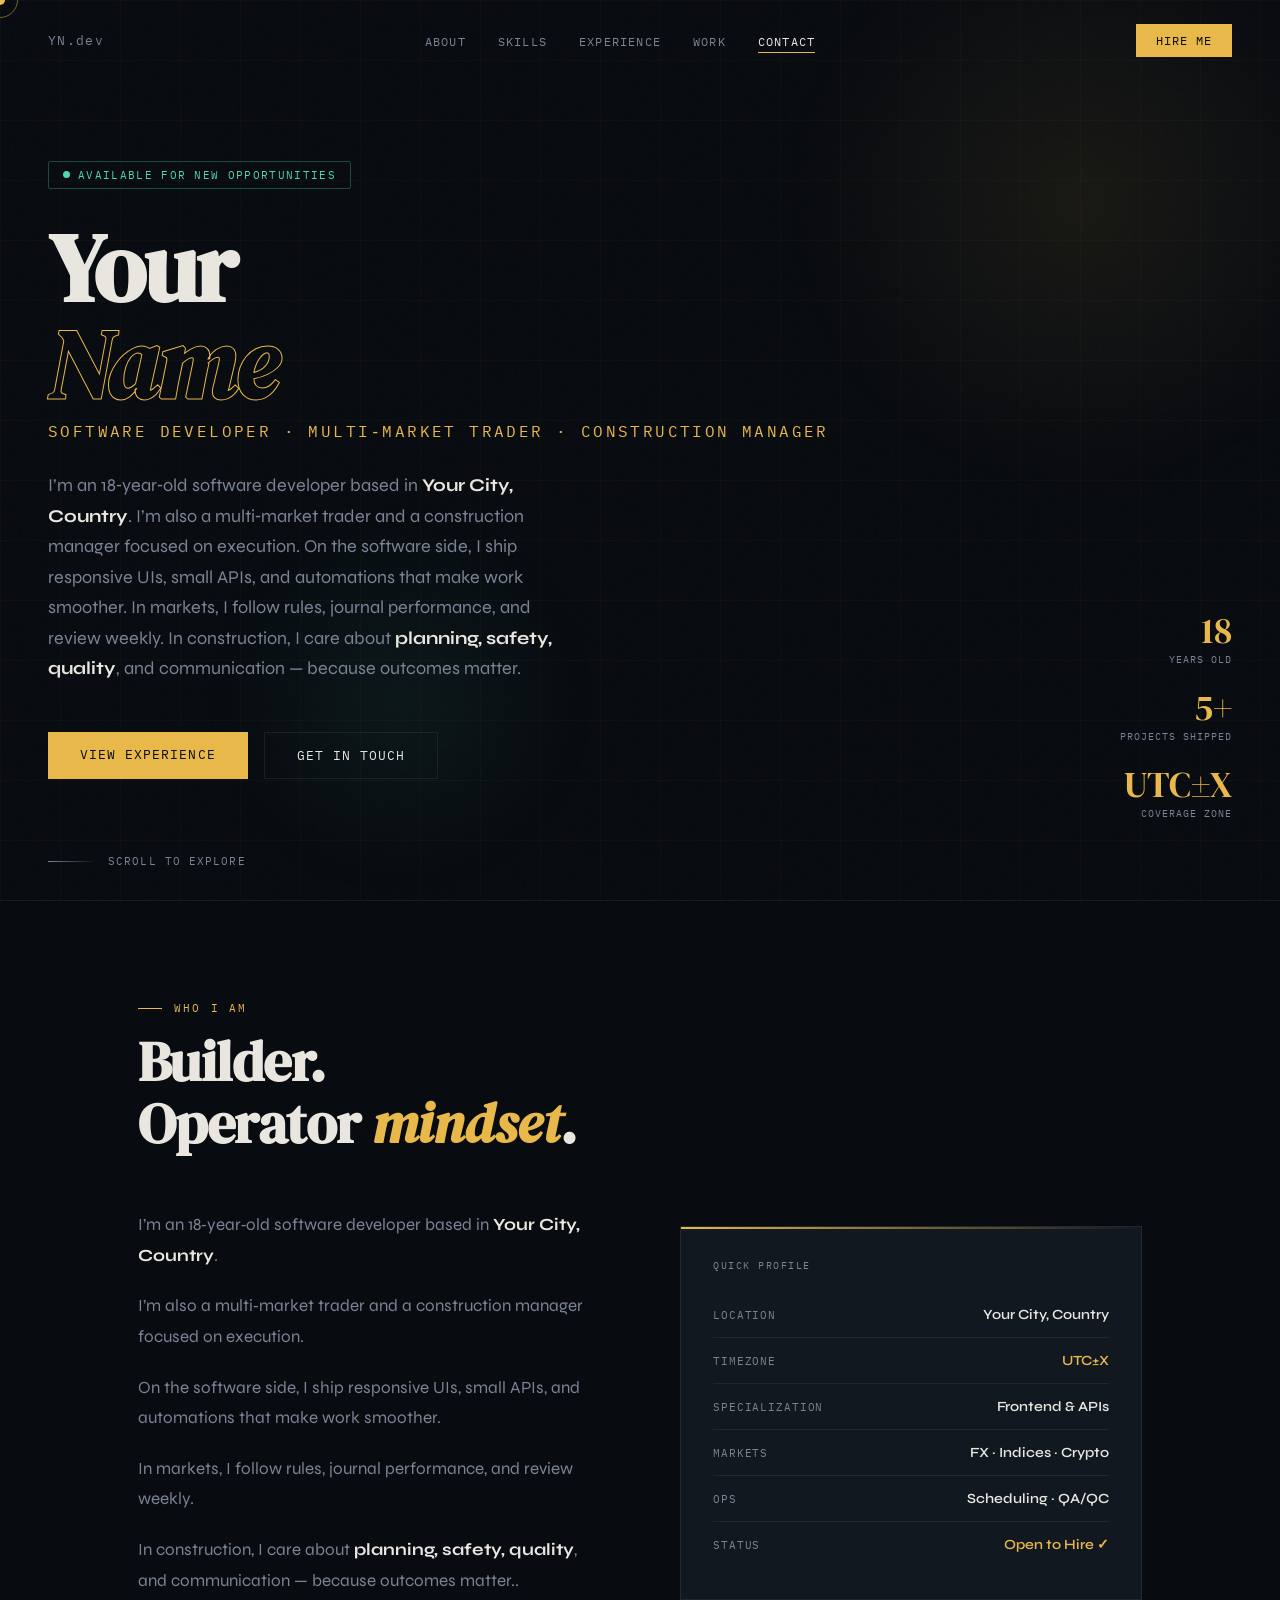
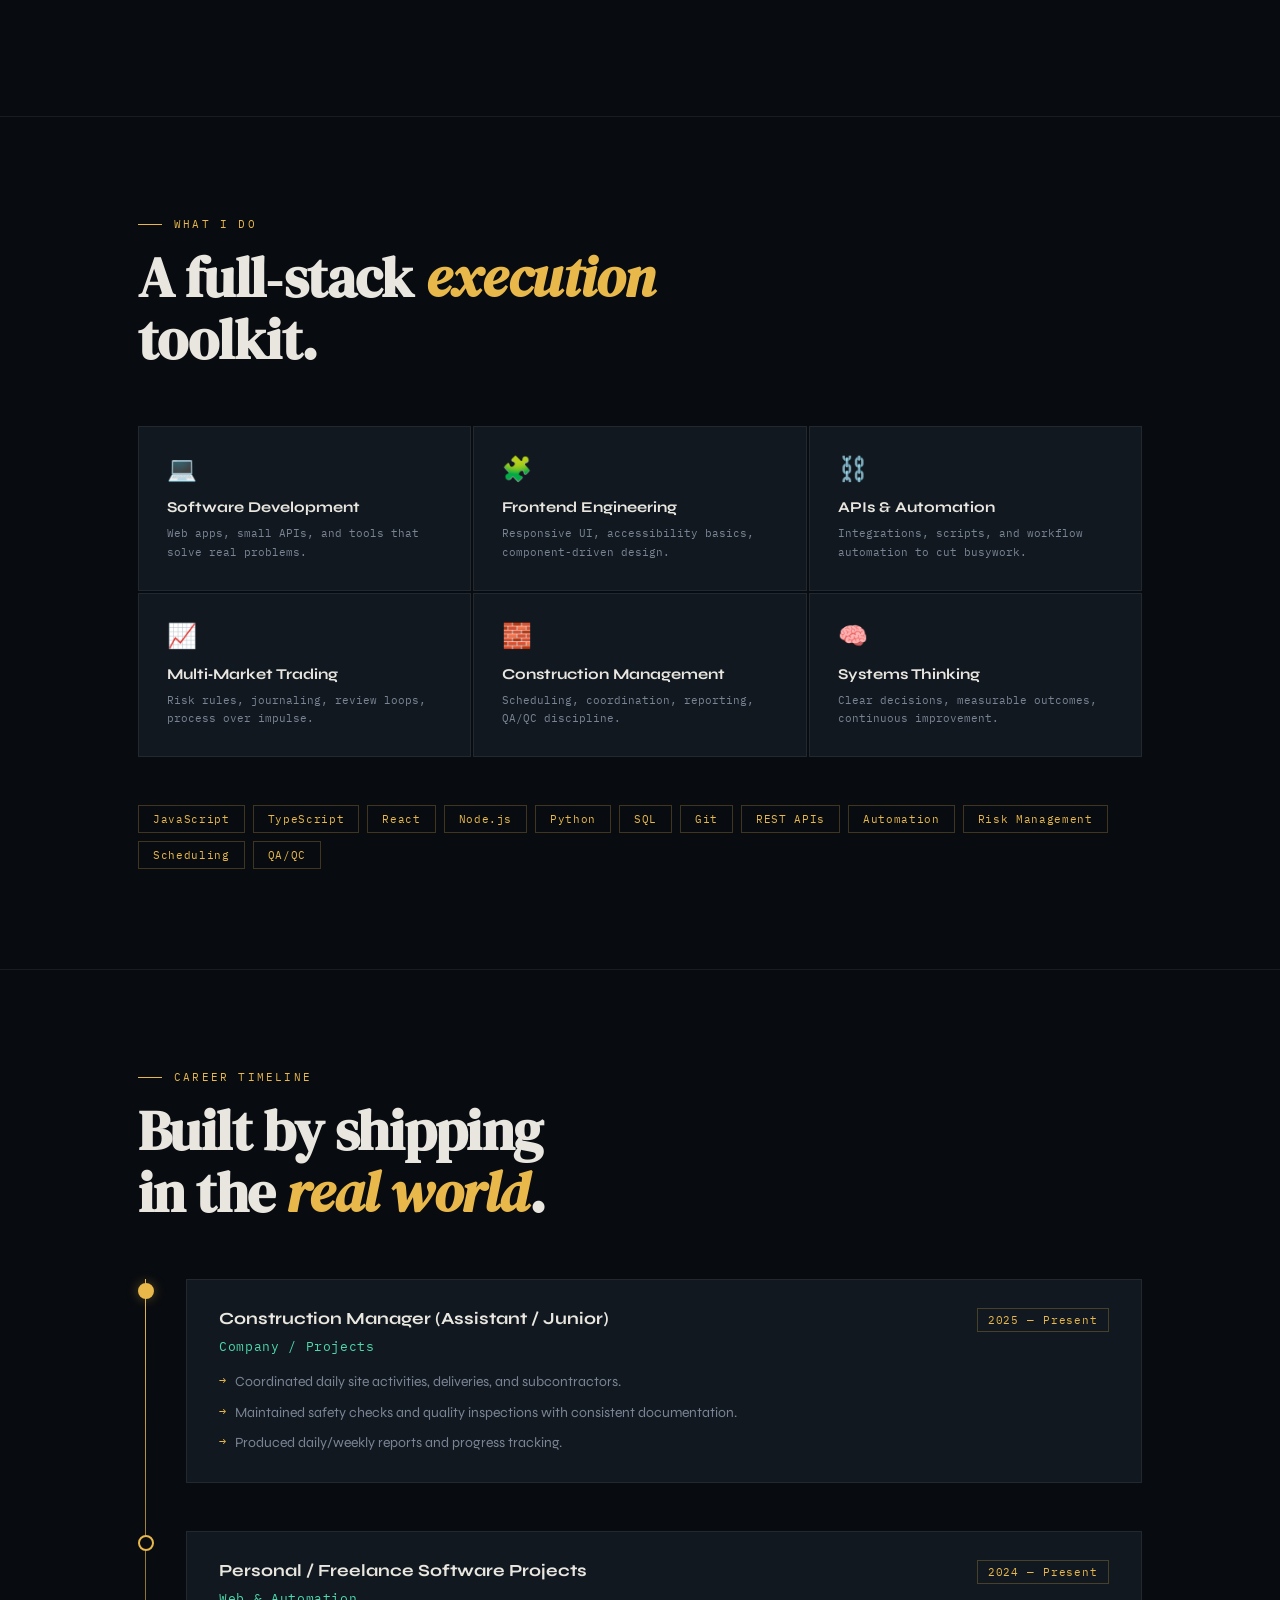
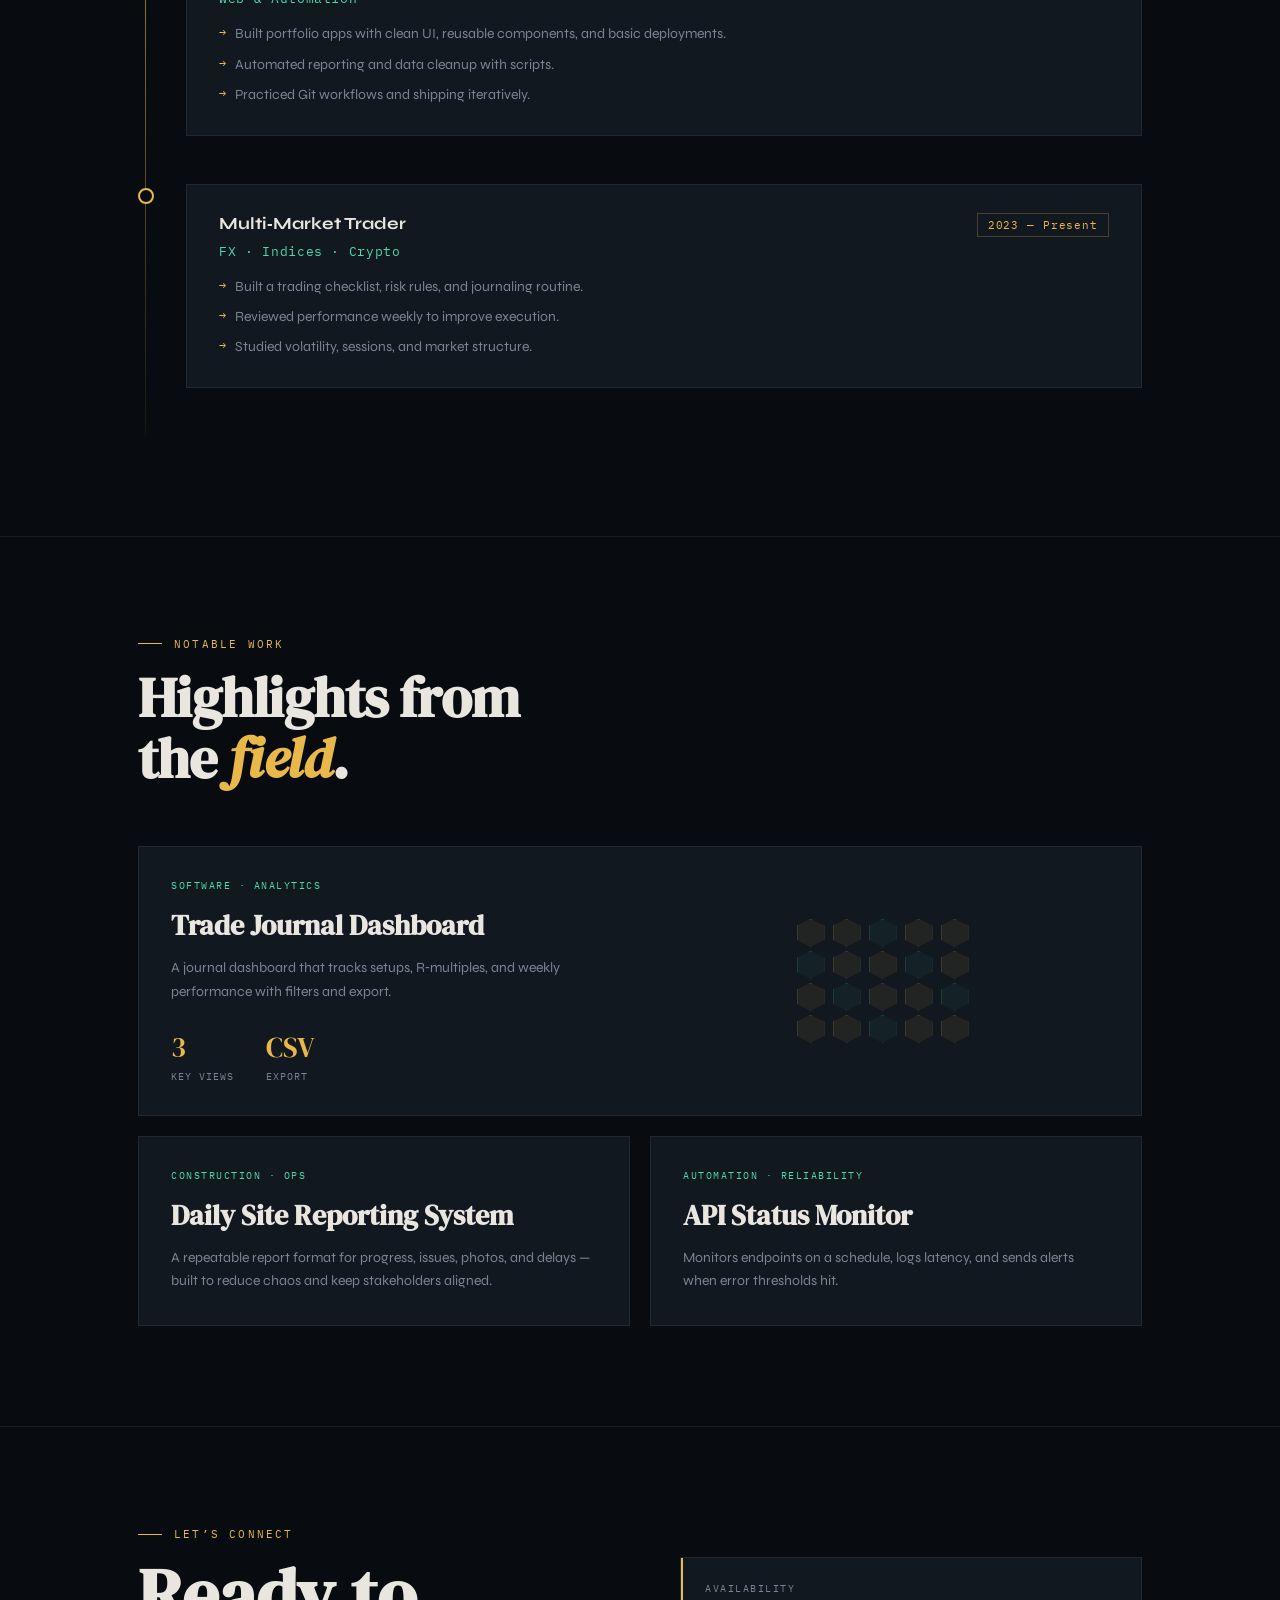
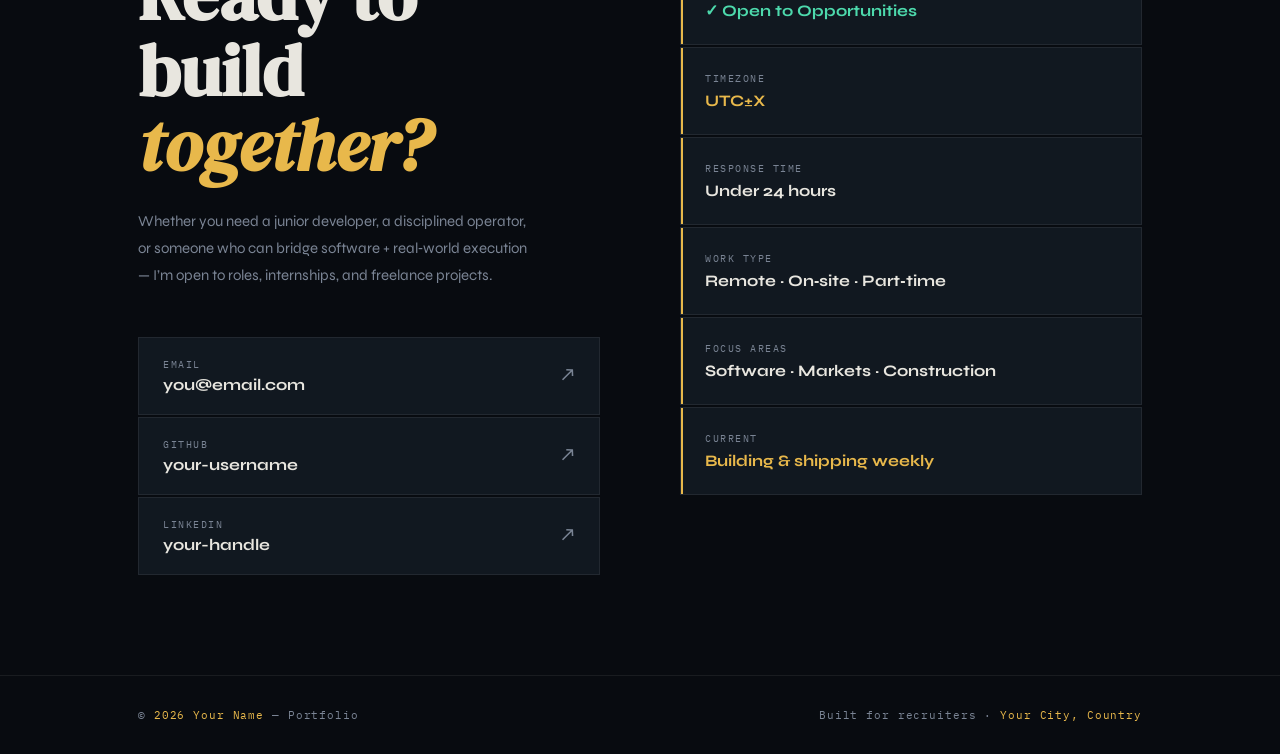
==== index.html @ 2af121a1 "feat: initialize portfolio website with data structures and responsive UI components" ====
<!doctype html>
<html lang="en">

<head>
  <meta charset="UTF-8" />
  <meta name="viewport" content="width=device-width, initial-scale=1.0" />
  <meta name="theme-color" content="#080b10" />
  <title>Your Name — Software • Trading • Construction</title>
  <link rel="preconnect" href="https://fonts.googleapis.com" />
  <link rel="preconnect" href="https://fonts.gstatic.com" crossorigin />
  <link
    href="https://fonts.googleapis.com/css2?family=DM+Serif+Display:ital@0;1&family=IBM+Plex+Mono:wght@300;400;500&family=Syne:wght@400;600;700;800&display=swap"
    rel="stylesheet" />
  <link rel="stylesheet" href="./styles.css" />
</head>

<body>
  <a class="sr-only skip-link" href="#about">Skip to content</a>
  <div class="cursor" id="cursor" aria-hidden="true"></div>
  <div class="cursor-ring" id="cursorRing" aria-hidden="true"></div>

  <nav>
    <a href="#hero" class="nav-logo"><span id="logo-main">YN</span><span id="logo-ext">.dev</span></a>
    <ul class="nav-links">
      <li><a href="#about">About</a></li>
      <li><a href="#skills">Skills</a></li>
      <li><a href="#experience">Experience</a></li>
      <li><a href="#work">Work</a></li>
      <li><a href="#contact">Contact</a></li>
    </ul>
    <div class="nav-right">
      <a href="mailto:you@email.com" class="nav-cta info-email">Hire Me</a>
      <button class="nav-toggle" type="button" aria-expanded="false" aria-controls="mobileNav">
        <span class="sr-only">Open menu</span>
        <span class="nav-toggle-bars" aria-hidden="true"></span>
      </button>
    </div>
  </nav>

  <div id="mobileNav" class="mobile-nav" hidden>
    <a href="#about" class="mobile-link">About</a>
    <a href="#skills" class="mobile-link">Skills</a>
    <a href="#experience" class="mobile-link">Experience</a>
    <a href="#work" class="mobile-link">Work</a>
    <a href="#contact" class="mobile-link">Contact</a>
    <a href="mailto:you@email.com" class="mobile-cta info-email">Hire Me</a>
  </div>

  <section id="hero">
    <div class="hero-glow"></div>
    <div class="hero-glow-2"></div>

    <div class="hero-inner">
      <div id="hero-badge" class="hero-badge">Available for New Opportunities</div>
      <h1 class="hero-name"><span id="hero-firstname">Your</span><br /><span id="hero-surname" class="highlight">Name</span></h1>
      <div id="hero-title" class="hero-title">Software Developer · Trader · Manager</div>
      <p id="hero-desc" class="hero-desc">Building systems and managing execution.</p>
      <div class="hero-actions">
        <a href="#experience" class="btn-primary">View Experience</a>
        <a href="#contact" class="btn-secondary">Get In Touch</a>
      </div>
    </div>

    <div class="hero-stats" aria-label="Highlights">
      <div class="stat-item">
        <div id="stat-age" class="stat-num">--</div>
        <div class="stat-label">Years Old</div>
      </div>
      <div class="stat-item">
        <div id="stat-projects" class="stat-num">--</div>
        <div class="stat-label">Projects Shipped</div>
      </div>
      <div class="stat-item">
        <div id="stat-timezone" class="stat-num">--</div>
        <div class="stat-label">Coverage Zone</div>
      </div>
    </div>

    <div class="scroll-hint" aria-hidden="true">
      <div class="scroll-line"></div>
      Scroll to explore
    </div>
  </section>

  <section id="about">
    <div class="section-inner">
      <div class="section-label">Who I Am</div>
      <h2 class="section-title">Builder.<br />Operator <em>mindset</em>.</h2>
      <div class="about-grid">
        <div id="about-text" class="about-text reveal">
          <!-- Dynamic Bio -->
        </div>

        <div class="about-card reveal">
          <div class="about-card-label">Quick Profile</div>
          <div class="info-row">
            <span class="info-key">Location</span>
            <span class="info-val info-location">--</span>
          </div>
          <div class="info-row">
            <span class="info-key">Timezone</span>
            <span class="info-val accent info-timezone">--</span>
          </div>
          <div class="info-row">
            <span class="info-key">Specialization</span>
            <span class="info-val info-specialization">--</span>
          </div>
          <div class="info-row">
            <span class="info-key">Markets</span>
            <span class="info-val info-markets">--</span>
          </div>
          <div class="info-row">
            <span class="info-key">Ops</span>
            <span class="info-val info-ops">--</span>
          </div>
          <div class="info-row">
            <span class="info-key">Status</span>
            <span class="info-val accent" id="info-status">Open to Hire ✓</span>
          </div>
        </div>
      </div>
    </div>
  </section>

  <section id="skills">
    <div class="section-inner">
      <div class="section-label">What I Do</div>
      <h2 class="section-title">A full‑stack <em>execution</em><br />toolkit.</h2>

      <div id="skills-grid" class="skills-grid reveal">
        <!-- Dynamic Skills -->
      </div>

      <div id="tags-row" class="tags-row reveal" aria-label="Keywords">
        <!-- Dynamic Tags -->
      </div>
    </div>
  </section>

  <section id="experience">
    <div class="section-inner">
      <div class="section-label">Career Timeline</div>
      <h2 class="section-title">Built by shipping<br />in the <em>real world</em>.</h2>

      <div id="timeline" class="timeline">
        <!-- Dynamic Timeline -->
      </div>
    </div>
  </section>

  <section id="work">
    <div class="section-inner">
      <div class="section-label">Notable Work</div>
      <h2 class="section-title">Highlights from<br />the <em>field</em>.</h2>

      <div id="work-grid" class="work-grid">
        <!-- Dynamic Work -->
      </div>
    </div>
  </section>

  <section id="contact">
    <div class="contact-inner">
      <div class="section-label">Let’s Connect</div>
      <div class="contact-grid">
        <div class="contact-left reveal">
          <h2 class="contact-heading">Ready to<br />build <em>together?</em></h2>
          <p class="contact-subtext">Whether you need a junior developer, a disciplined operator, or someone who can bridge software + real‑world execution — I’m open to roles, internships, and freelance projects.</p>

          <div class="contact-links">
            <a href="mailto:you@email.com" class="contact-link info-email">
              <div class="contact-link-info">
                <div class="contact-link-platform">Email</div>
                <div id="contact-email" class="contact-link-handle">you@email.com</div>
              </div>
              <span class="contact-link-arrow" aria-hidden="true">↗</span>
            </a>
            <a id="contact-github-link" href="#" target="_blank" rel="noreferrer" class="contact-link">
              <div class="contact-link-info">
                <div class="contact-link-platform">GitHub</div>
                <div id="contact-github" class="contact-link-handle">your-username</div>
              </div>
              <span class="contact-link-arrow" aria-hidden="true">↗</span>
            </a>
            <a id="contact-linkedin-link" href="#" target="_blank" rel="noreferrer" class="contact-link">
              <div class="contact-link-info">
                <div class="contact-link-platform">LinkedIn</div>
                <div id="contact-linkedin" class="contact-link-handle">your-handle</div>
              </div>
              <span class="contact-link-arrow" aria-hidden="true">↗</span>
            </a>
          </div>
        </div>

        <div class="contact-right reveal">
          <div class="contact-fact">
            <div class="contact-fact-label">Availability</div>
            <div class="contact-fact-value green" id="contact-hire-status">✓ Open to Opportunities</div>
          </div>
          <div class="contact-fact">
            <div class="contact-fact-label">Timezone</div>
            <div class="contact-fact-value gold info-timezone">--</div>
          </div>
          <div class="contact-fact">
            <div class="contact-fact-label">Response Time</div>
            <div class="contact-fact-value">Under 24 hours</div>
          </div>
          <div class="contact-fact">
            <div class="contact-fact-label">Work Type</div>
            <div class="contact-fact-value">Remote · On‑site · Part‑time</div>
          </div>
          <div class="contact-fact">
            <div class="contact-fact-label">Focus Areas</div>
            <div class="contact-fact-value">Software · Markets · Construction</div>
          </div>
          <div class="contact-fact">
            <div class="contact-fact-label">Current</div>
            <div class="contact-fact-value gold">Building & shipping weekly</div>
          </div>
        </div>
      </div>
    </div>
  </section>

  <footer>
    <div class="footer-inner">
      <span class="footer-text">© <span id="year"></span> <span class="info-name-footer">Your Name</span> — Portfolio</span>
      <span class="footer-text">Built for recruiters · <span class="info-location-footer">Your City</span></span>
    </div>
  </footer>

  <script src="./data.js"></script>
  <script src="./script.js"></script>
</body>

</html>
---- styles.css ----
:root {
  --bg: #080b10;
  --surface: #0d1117;
  --card: #111820;
  --border: rgba(255, 255, 255, 0.07);
  --gold: #e8b84b;
  --gold-dim: rgba(232, 184, 75, 0.15);
  --gold-glow: rgba(232, 184, 75, 0.35);
  --text: #e8e6df;
  --muted: #7a8494;
  --accent: #4dd9ac;
  --accent-dim: rgba(77, 217, 172, 0.12);
}

*,
*::before,
*::after {
  box-sizing: border-box;
  margin: 0;
  padding: 0;
}

html {
  scroll-behavior: smooth;
}

body {
  background: var(--bg);
  color: var(--text);
  font-family: "Syne", sans-serif;
  overflow-x: hidden;
  cursor: auto;
}

/* Custom cursor */
.cursor {
  position: fixed;
  width: 10px;
  height: 10px;
  background: var(--gold);
  border-radius: 50%;
  pointer-events: none;
  z-index: 9999;
  transform: translate(-50%, -50%);
  transition: transform 0.1s, width 0.2s, height 0.2s, background 0.2s;
  mix-blend-mode: screen;
}
.cursor-ring {
  position: fixed;
  width: 36px;
  height: 36px;
  border: 1.5px solid rgba(232, 184, 75, 0.5);
  border-radius: 50%;
  pointer-events: none;
  z-index: 9998;
  transform: translate(-50%, -50%);
  transition: transform 0.18s ease, width 0.25s, height 0.25s, border-color 0.25s;
}
body:hover .cursor {
  opacity: 1;
}

.sr-only{
  position:absolute !important;
  width:1px;
  height:1px;
  padding:0;
  margin:-1px;
  overflow:hidden;
  clip: rect(0, 0, 0, 0);
  white-space:nowrap;
  border:0;
}
.skip-link:focus{
  clip: auto;
  width:auto;
  height:auto;
  margin:0;
  padding: 10px 14px;
  position: fixed;
  z-index: 1000;
  left: 16px;
  top: 16px;
  background: var(--card);
  border: 1px solid rgba(232, 184, 75, 0.35);
  color: var(--text);
  text-decoration:none;
}

/* Noise texture overlay */
body::before {
  content: "";
  position: fixed;
  inset: 0;
  background-image: url("data:image/svg+xml,%3Csvg viewBox='0 0 256 256' xmlns='http://www.w3.org/2000/svg'%3E%3Cfilter id='noise'%3E%3CfeTurbulence type='fractalNoise' baseFrequency='0.9' numOctaves='4' stitchTiles='stitch'/%3E%3C/filter%3E%3Crect width='100%25' height='100%25' filter='url(%23noise)' opacity='0.04'/%3E%3C/svg%3E");
  pointer-events: none;
  z-index: 0;
  opacity: 0.4;
}

/* Grid background lines */
body::after {
  content: "";
  position: fixed;
  inset: 0;
  background-image: linear-gradient(rgba(232, 184, 75, 0.03) 1px, transparent 1px),
    linear-gradient(90deg, rgba(232, 184, 75, 0.03) 1px, transparent 1px);
  background-size: 60px 60px;
  pointer-events: none;
  z-index: 0;
}

/* NAV */
nav {
  position: fixed;
  top: 0;
  left: 0;
  right: 0;
  z-index: 100;
  display: flex;
  justify-content: space-between;
  align-items: center;
  padding: 24px 48px;
  border-bottom: 1px solid transparent;
  background: transparent;
  transition: padding 0.4s cubic-bezier(0.4, 0, 0.2, 1), 
              background 0.4s cubic-bezier(0.4, 0, 0.2, 1), 
              border-color 0.4s cubic-bezier(0.4, 0, 0.2, 1);
}

nav.is-scrolled {
  padding: 16px 48px;
  border-bottom-color: var(--border);
  background: rgba(8, 11, 16, 0.85);
  backdrop-filter: blur(20px);
}
.nav-right{
  display:flex;
  align-items:center;
  gap: 14px;
}
.nav-toggle{
  display:none;
  background: transparent;
  border: 1px solid var(--border);
  width: 44px;
  height: 40px;
  cursor: pointer;
  place-items:center;
}
.nav-toggle:focus-visible{
  outline: 2px solid var(--gold);
  outline-offset: 3px;
}
.nav-toggle-bars{
  width: 18px;
  height: 2px;
  background: var(--text);
  position: relative;
  display:block;
  transition: background 0.2s;
}
.nav-toggle-bars::before,
.nav-toggle-bars::after{
  content:"";
  position:absolute;
  left: 0;
  width: 18px;
  height: 2px;
  background: var(--text);
  transition: transform 0.3s cubic-bezier(0.4, 0, 0.2, 1);
}
.nav-toggle-bars::before{ top: -6px; }
.nav-toggle-bars::after{ top: 6px; }

.nav-toggle[aria-expanded="true"] .nav-toggle-bars {
  background: transparent;
}
.nav-toggle[aria-expanded="true"] .nav-toggle-bars::before {
  transform: translateY(6px) rotate(45deg);
}
.nav-toggle[aria-expanded="true"] .nav-toggle-bars::after {
  transform: translateY(-6px) rotate(-45deg);
}

.mobile-nav{
  display: none;
  position: fixed;
  left: 0;
  right: 0;
  top: var(--nav-h, 69px);
  z-index: 99;
  background: rgba(8, 11, 16, 0.92);
  border-bottom: 1px solid var(--border);
  backdrop-filter: blur(20px);
  padding: 14px 20px 20px;
  gap: 10px;
  transform-origin: top;
  animation: mobileDrop .18s ease both;
}
.mobile-nav:not([hidden]) {
  display: grid;
}
@media (min-width: 769px) {
  .mobile-nav {
    display: none !important;
  }
}
@keyframes mobileDrop{
  from { opacity: 0; transform: translateY(-8px); }
  to { opacity: 1; transform: translateY(0); }
}

/* Removed active state color since it's now handled by underline in nav-links a */
.mobile-link{
  font-family: "IBM Plex Mono", monospace;
  font-size: 12px;
  color: var(--muted);
  letter-spacing: 0.08em;
  text-transform: uppercase;
  text-decoration: none;
  padding: 12px 12px;
  border: 1px solid var(--border);
  background: rgba(17, 24, 32, 0.65);
}
.mobile-link:hover{
  color: var(--gold);
  border-color: rgba(232, 184, 75, 0.25);
}
.mobile-cta{
  font-family: "IBM Plex Mono", monospace;
  font-size: 12px;
  color: var(--bg);
  background: var(--gold);
  padding: 12px 12px;
  text-decoration:none;
  text-transform: uppercase;
  letter-spacing: 0.08em;
}
.mobile-cta:hover{
  background: #f5c94e;
  box-shadow: 0 0 20px var(--gold-glow);
}

/* Focus styles */
a:focus-visible{
  outline: 2px solid var(--gold);
  outline-offset: 3px;
}
.nav-logo {
  font-family: "IBM Plex Mono", monospace;
  font-size: 13px;
  color: var(--gold);
  letter-spacing: 0.1em;
  text-decoration: none;
}
.nav-logo span {
  color: var(--muted);
}
.nav-links {
  display: flex;
  gap: 32px;
  list-style: none;
}
.nav-links a {
  font-family: "IBM Plex Mono", monospace;
  font-size: 12px;
  color: var(--muted);
  text-decoration: none;
  letter-spacing: 0.1em;
  text-transform: uppercase;
  transition: color 0.3s ease;
  position: relative;
  padding: 4px 0;
}
.nav-links a:hover {
  color: var(--gold);
}
.nav-links a::after {
  content: "";
  position: absolute;
  bottom: 0;
  left: 0;
  width: 100%;
  height: 1px;
  background: var(--gold);
  transform: scaleX(0);
  transform-origin: right;
  transition: transform 0.4s cubic-bezier(0.4, 0, 0.2, 1);
}
.nav-links a.is-active {
  color: var(--text);
}
.nav-links a.is-active::after {
  transform: scaleX(1);
  transform-origin: left;
}
.nav-cta {
  font-family: "IBM Plex Mono", monospace;
  font-size: 12px;
  color: var(--bg);
  background: var(--gold);
  border: none;
  padding: 9px 20px;
  cursor: pointer;
  letter-spacing: 0.08em;
  text-transform: uppercase;
  text-decoration: none;
  transition: background 0.2s, box-shadow 0.2s;
}
.nav-cta:hover {
  background: #f5c94e;
  box-shadow: 0 0 20px var(--gold-glow);
}

/* HERO */
#hero {
  position: relative;
  min-height: 100vh;
  display: flex;
  align-items: center;
  padding: 120px 48px 80px;
  z-index: 1;
  overflow: hidden;
}
.hero-glow {
  position: absolute;
  width: 600px;
  height: 600px;
  background: radial-gradient(circle, rgba(232, 184, 75, 0.08) 0%, transparent 70%);
  top: -100px;
  right: -100px;
  pointer-events: none;
  animation: pulse 6s ease-in-out infinite;
}
.hero-glow-2 {
  position: absolute;
  width: 400px;
  height: 400px;
  background: radial-gradient(circle, rgba(77, 217, 172, 0.06) 0%, transparent 70%);
  bottom: 0;
  left: 200px;
  pointer-events: none;
  animation: pulse 8s ease-in-out infinite reverse;
}
@keyframes pulse {
  0%,
  100% {
    transform: scale(1);
    opacity: 1;
  }
  50% {
    transform: scale(1.1);
    opacity: 0.7;
  }
}

.hero-inner {
  max-width: 900px;
}

.hero-badge {
  display: inline-flex;
  align-items: center;
  gap: 8px;
  font-family: "IBM Plex Mono", monospace;
  font-size: 11px;
  color: var(--accent);
  border: 1px solid rgba(77, 217, 172, 0.3);
  padding: 6px 14px;
  border-radius: 2px;
  margin-bottom: 32px;
  letter-spacing: 0.12em;
  text-transform: uppercase;
  animation: fadeUp 0.6s ease both;
}
.hero-badge::before {
  content: "";
  width: 7px;
  height: 7px;
  background: var(--accent);
  border-radius: 50%;
  animation: blink 1.5s ease infinite;
}
@keyframes blink {
  0%,
  100% {
    opacity: 1;
  }
  50% {
    opacity: 0.3;
  }
}

.hero-name {
  font-family: "DM Serif Display", serif;
  font-size: clamp(52px, 8vw, 96px);
  line-height: 1;
  letter-spacing: -0.02em;
  margin-bottom: 8px;
  animation: fadeUp 0.6s 0.1s ease both;
}
.hero-name .highlight {
  color: transparent;
  -webkit-text-stroke: 1px var(--gold);
  font-style: italic;
}

.hero-title {
  font-family: "IBM Plex Mono", monospace;
  font-size: 16px;
  color: var(--gold);
  letter-spacing: 0.15em;
  text-transform: uppercase;
  margin-bottom: 28px;
  animation: fadeUp 0.6s 0.2s ease both;
}

.hero-desc {
  font-size: 18px;
  color: var(--muted);
  max-width: 520px;
  line-height: 1.7;
  margin-bottom: 48px;
  animation: fadeUp 0.6s 0.3s ease both;
}
.hero-desc strong {
  color: var(--text);
}

.hero-actions {
  display: flex;
  gap: 16px;
  flex-wrap: wrap;
  animation: fadeUp 0.6s 0.4s ease both;
}
.btn-primary {
  display: inline-block;
  font-family: "IBM Plex Mono", monospace;
  font-size: 13px;
  color: var(--bg);
  background: var(--gold);
  padding: 14px 32px;
  text-decoration: none;
  letter-spacing: 0.08em;
  text-transform: uppercase;
  transition: box-shadow 0.2s, transform 0.2s;
}
.btn-primary:hover {
  box-shadow: 0 0 30px var(--gold-glow);
  transform: translateY(-2px);
}

.btn-secondary {
  display: inline-block;
  font-family: "IBM Plex Mono", monospace;
  font-size: 13px;
  color: var(--text);
  background: transparent;
  border: 1px solid var(--border);
  padding: 14px 32px;
  text-decoration: none;
  letter-spacing: 0.08em;
  text-transform: uppercase;
  transition: border-color 0.2s, color 0.2s;
}
.btn-secondary:hover {
  border-color: var(--gold);
  color: var(--gold);
}

.hero-stats {
  position: absolute;
  right: 48px;
  bottom: 80px;
  display: flex;
  flex-direction: column;
  gap: 24px;
  animation: fadeUp 0.6s 0.5s ease both;
}
.stat-item {
  text-align: right;
}
.stat-num {
  font-family: "DM Serif Display", serif;
  font-size: 36px;
  color: var(--gold);
  line-height: 1;
}
.stat-label {
  font-family: "IBM Plex Mono", monospace;
  font-size: 10px;
  color: var(--muted);
  letter-spacing: 0.1em;
  text-transform: uppercase;
  margin-top: 4px;
}

.scroll-hint {
  position: absolute;
  bottom: 32px;
  left: 48px;
  display: flex;
  align-items: center;
  gap: 12px;
  font-family: "IBM Plex Mono", monospace;
  font-size: 11px;
  color: var(--muted);
  letter-spacing: 0.1em;
  text-transform: uppercase;
  animation: fadeUp 0.6s 0.6s ease both;
}
.scroll-line {
  width: 48px;
  height: 1px;
  background: linear-gradient(90deg, var(--muted), transparent);
}

@keyframes fadeUp {
  from {
    opacity: 0;
    transform: translateY(24px);
  }
  to {
    opacity: 1;
    transform: translateY(0);
  }
}

/* SECTION SHARED */
section {
  position: relative;
  z-index: 1;
}
.section-inner {
  max-width: 1100px;
  margin: 0 auto;
  padding: 100px 48px;
}

.section-label {
  font-family: "IBM Plex Mono", monospace;
  font-size: 11px;
  color: var(--gold);
  letter-spacing: 0.2em;
  text-transform: uppercase;
  margin-bottom: 16px;
  display: flex;
  align-items: center;
  gap: 12px;
}
.section-label::before {
  content: "";
  display: block;
  width: 24px;
  height: 1px;
  background: var(--gold);
}

.section-title {
  font-family: "DM Serif Display", serif;
  font-size: clamp(36px, 5vw, 56px);
  line-height: 1.1;
  margin-bottom: 56px;
  letter-spacing: -0.01em;
}
.section-title em {
  color: var(--gold);
  font-style: italic;
}

/* ABOUT */
#about {
  border-top: 1px solid var(--border);
}
.about-grid {
  display: grid;
  grid-template-columns: 1fr 1fr;
  gap: 80px;
  align-items: center;
}
.about-text p {
  font-size: 17px;
  color: var(--muted);
  line-height: 1.8;
  margin-bottom: 20px;
}
.about-text p strong {
  color: var(--text);
}

.about-card {
  background: var(--card);
  border: 1px solid var(--border);
  padding: 32px;
  position: relative;
  overflow: hidden;
}
.about-card::before {
  content: "";
  position: absolute;
  top: 0;
  left: 0;
  right: 0;
  height: 2px;
  background: linear-gradient(90deg, var(--gold), transparent);
}
.about-card-label {
  font-family: "IBM Plex Mono", monospace;
  font-size: 10px;
  color: var(--muted);
  letter-spacing: 0.15em;
  text-transform: uppercase;
  margin-bottom: 20px;
}
.info-row {
  display: flex;
  justify-content: space-between;
  align-items: center;
  padding: 14px 0;
  border-bottom: 1px solid var(--border);
}
.info-row:last-child {
  border-bottom: none;
}
.info-key {
  font-family: "IBM Plex Mono", monospace;
  font-size: 11px;
  color: var(--muted);
  letter-spacing: 0.08em;
  text-transform: uppercase;
}
.info-val {
  font-family: "Syne", sans-serif;
  font-size: 14px;
  color: var(--text);
  font-weight: 600;
}
.info-val.accent {
  color: var(--gold);
}

/* SKILLS */
#skills {
  border-top: 1px solid var(--border);
}

.skills-grid {
  display: grid;
  grid-template-columns: repeat(3, 1fr);
  gap: 2px;
}
.skill-block {
  background: var(--card);
  border: 1px solid var(--border);
  padding: 28px;
  transition: background 0.2s, border-color 0.2s;
  position: relative;
  overflow: hidden;
}
.skill-block:hover {
  background: #161e28;
  border-color: rgba(232, 184, 75, 0.3);
}
.skill-block:hover::before {
  content: "";
  position: absolute;
  inset: 0;
  background: linear-gradient(135deg, var(--gold-dim), transparent);
  pointer-events: none;
}
.skill-icon {
  font-size: 24px;
  margin-bottom: 14px;
}
.skill-name {
  font-size: 15px;
  font-weight: 700;
  margin-bottom: 8px;
  color: var(--text);
}
.skill-desc {
  font-family: "IBM Plex Mono", monospace;
  font-size: 11px;
  color: var(--muted);
  line-height: 1.7;
}

.tags-row {
  display: flex;
  flex-wrap: wrap;
  gap: 8px;
  margin-top: 48px;
}
.tag {
  font-family: "IBM Plex Mono", monospace;
  font-size: 11px;
  color: var(--gold);
  border: 1px solid rgba(232, 184, 75, 0.25);
  padding: 6px 14px;
  letter-spacing: 0.06em;
  transition: background 0.2s;
}
.tag:hover {
  background: var(--gold-dim);
}

/* EXPERIENCE */
#experience {
  border-top: 1px solid var(--border);
}

.timeline {
  position: relative;
  display: flex;
  flex-direction: column;
  gap: 0;
}
.timeline::before {
  content: "";
  position: absolute;
  left: 0;
  top: 0;
  bottom: 0;
  width: 1px;
  background: linear-gradient(180deg, var(--gold), rgba(232, 184, 75, 0.05));
  margin-left: 7px;
}

.timeline-item {
  display: grid;
  grid-template-columns: 16px 1fr;
  gap: 32px;
  padding-bottom: 48px;
  opacity: 0;
  transform: translateY(20px);
  transition: opacity 0.5s ease, transform 0.5s ease;
}
.timeline-item.visible {
  opacity: 1;
  transform: translateY(0);
}

.timeline-dot {
  width: 16px;
  height: 16px;
  border: 2px solid var(--gold);
  background: var(--bg);
  border-radius: 50%;
  margin-top: 4px;
  flex-shrink: 0;
  position: relative;
}
.timeline-dot.current {
  background: var(--gold);
  box-shadow: 0 0 12px var(--gold-glow);
}

.timeline-content {
  background: var(--card);
  border: 1px solid var(--border);
  padding: 28px 32px;
  transition: border-color 0.2s;
}
.timeline-content:hover {
  border-color: rgba(232, 184, 75, 0.25);
}

.timeline-header {
  display: flex;
  justify-content: space-between;
  align-items: flex-start;
  margin-bottom: 6px;
  gap: 16px;
  flex-wrap: wrap;
}
.timeline-role {
  font-size: 17px;
  font-weight: 700;
  color: var(--text);
}
.timeline-period {
  font-family: "IBM Plex Mono", monospace;
  font-size: 11px;
  color: var(--gold);
  letter-spacing: 0.08em;
  white-space: nowrap;
  padding: 4px 10px;
  border: 1px solid rgba(232, 184, 75, 0.25);
}
.timeline-company {
  font-family: "IBM Plex Mono", monospace;
  font-size: 13px;
  color: var(--accent);
  margin-bottom: 16px;
  letter-spacing: 0.05em;
}
.timeline-points {
  list-style: none;
  display: flex;
  flex-direction: column;
  gap: 8px;
}
.timeline-points li {
  font-size: 14px;
  color: var(--muted);
  padding-left: 16px;
  position: relative;
  line-height: 1.6;
}
.timeline-points li::before {
  content: "→";
  position: absolute;
  left: 0;
  color: var(--gold);
  font-family: "IBM Plex Mono", monospace;
  font-size: 12px;
}

/* WORK */
#work {
  border-top: 1px solid var(--border);
}

.work-grid {
  display: grid;
  grid-template-columns: 1fr 1fr;
  gap: 20px;
}
.work-card {
  background: var(--card);
  border: 1px solid var(--border);
  padding: 32px;
  position: relative;
  overflow: hidden;
  transition: border-color 0.2s, transform 0.2s;
  cursor: default;
}
.work-card:hover {
  border-color: rgba(232, 184, 75, 0.35);
  transform: translateY(-4px);
}
.work-card::after {
  content: "";
  position: absolute;
  inset: 0;
  background: linear-gradient(135deg, transparent 60%, var(--gold-dim));
  opacity: 0;
  transition: opacity 0.3s;
  pointer-events: none;
}
.work-card:hover::after {
  opacity: 1;
}
.work-card.featured {
  grid-column: span 2;
  display: grid;
  grid-template-columns: 1fr 1fr;
  gap: 40px;
  align-items: center;
}
.work-card-tag {
  font-family: "IBM Plex Mono", monospace;
  font-size: 10px;
  color: var(--accent);
  letter-spacing: 0.15em;
  text-transform: uppercase;
  margin-bottom: 14px;
}
.work-card-title {
  font-family: "DM Serif Display", serif;
  font-size: 28px;
  margin-bottom: 12px;
  color: var(--text);
}
.work-card-desc {
  font-size: 14px;
  color: var(--muted);
  line-height: 1.7;
}
.work-metrics {
  display: flex;
  gap: 32px;
  margin-top: 24px;
  flex-wrap: wrap;
}
.metric {
  display: flex;
  flex-direction: column;
  gap: 4px;
}
.metric-num {
  font-family: "DM Serif Display", serif;
  font-size: 28px;
  color: var(--gold);
}
.metric-label {
  font-family: "IBM Plex Mono", monospace;
  font-size: 10px;
  color: var(--muted);
  letter-spacing: 0.1em;
  text-transform: uppercase;
}
.work-visual {
  display: flex;
  align-items: center;
  justify-content: center;
  min-height: 180px;
}
.hex-grid {
  display: grid;
  grid-template-columns: repeat(5, 32px);
  gap: 4px;
  opacity: 0.5;
}
.hex {
  width: 28px;
  height: 28px;
  background: var(--gold-dim);
  border: 1px solid rgba(232, 184, 75, 0.3);
  clip-path: polygon(50% 0%, 100% 25%, 100% 75%, 50% 100%, 0% 75%, 0% 25%);
  animation: hexPulse 3s ease infinite;
}
.hex:nth-child(3n) {
  animation-delay: 0.5s;
  background: rgba(77, 217, 172, 0.1);
  border-color: rgba(77, 217, 172, 0.3);
}
.hex:nth-child(5n) {
  animation-delay: 1s;
}
@keyframes hexPulse {
  0%,
  100% {
    opacity: 0.4;
  }
  50% {
    opacity: 1;
  }
}

/* CONTACT */
#contact {
  border-top: 1px solid var(--border);
}
.contact-inner {
  max-width: 1100px;
  margin: 0 auto;
  padding: 100px 48px;
}
.contact-grid {
  display: grid;
  grid-template-columns: 1fr 1fr;
  gap: 80px;
  align-items: start;
}
.contact-heading {
  font-family: "DM Serif Display", serif;
  font-size: clamp(40px, 6vw, 72px);
  line-height: 1.05;
  margin-bottom: 24px;
}
.contact-heading em {
  color: var(--gold);
  font-style: italic;
}
.contact-subtext {
  font-size: 15px;
  color: var(--muted);
  line-height: 1.8;
  max-width: 400px;
}

.contact-links {
  display: flex;
  flex-direction: column;
  gap: 2px;
  margin-top: 48px;
}
.contact-link {
  display: flex;
  justify-content: space-between;
  align-items: center;
  padding: 20px 24px;
  background: var(--card);
  border: 1px solid var(--border);
  text-decoration: none;
  transition: border-color 0.2s, background 0.2s;
}
.contact-link:hover {
  border-color: rgba(232, 184, 75, 0.35);
  background: #161e28;
}
.contact-link-platform {
  font-family: "IBM Plex Mono", monospace;
  font-size: 10px;
  color: var(--muted);
  letter-spacing: 0.15em;
  text-transform: uppercase;
  margin-bottom: 4px;
}
.contact-link-handle {
  font-size: 16px;
  font-weight: 700;
  color: var(--text);
}
.contact-link:hover .contact-link-handle {
  color: var(--gold);
}
.contact-link-arrow {
  font-size: 20px;
  color: var(--muted);
  transition: transform 0.2s, color 0.2s;
}
.contact-link:hover .contact-link-arrow {
  transform: translate(4px, -4px);
  color: var(--gold);
}

.contact-right {
  display: flex;
  flex-direction: column;
  gap: 2px;
}
.contact-fact {
  background: var(--card);
  border: 1px solid var(--border);
  padding: 24px;
  position: relative;
}
.contact-fact::before {
  content: "";
  position: absolute;
  left: 0;
  top: 0;
  bottom: 0;
  width: 2px;
  background: var(--gold);
}
.contact-fact-label {
  font-family: "IBM Plex Mono", monospace;
  font-size: 10px;
  color: var(--muted);
  letter-spacing: 0.15em;
  text-transform: uppercase;
  margin-bottom: 6px;
}
.contact-fact-value {
  font-size: 16px;
  font-weight: 700;
  color: var(--text);
}
.contact-fact-value.gold {
  color: var(--gold);
}
.contact-fact-value.green {
  color: var(--accent);
}

/* FOOTER */
footer {
  border-top: 1px solid var(--border);
  position: relative;
  z-index: 1;
}
.footer-inner {
  max-width: 1100px;
  margin: 0 auto;
  padding: 32px 48px;
  display: flex;
  justify-content: space-between;
  align-items: center;
  flex-wrap: wrap;
  gap: 16px;
}
.footer-text {
  font-family: "IBM Plex Mono", monospace;
  font-size: 11px;
  color: var(--muted);
  letter-spacing: 0.08em;
}
.footer-text span {
  color: var(--gold);
}

/* REVEAL on scroll */
.reveal {
  opacity: 0;
  transform: translateY(30px);
  transition: opacity 0.6s ease, transform 0.6s ease;
}
.reveal.visible {
  opacity: 1;
  transform: translateY(0);
}

/* MOBILE */
@media (max-width: 768px) {
  nav {
    padding: 16px 20px;
  }
  .nav-links,
  .nav-cta {
    display: none;
  }
  .nav-toggle{
    display:grid;
  }
  #hero {
    padding: 100px 20px 60px;
  }
  .hero-stats {
    display: none;
  }
  .section-inner {
    padding: 60px 20px;
  }
  .about-grid,
  .skills-grid,
  .work-grid,
  .contact-grid {
    grid-template-columns: 1fr;
    gap: 24px;
  }
  .work-card.featured {
    grid-column: span 1;
    grid-template-columns: 1fr;
  }
  .timeline::before {
    left: 7px;
  }
  .contact-inner {
    padding: 60px 20px;
  }
  .footer-inner {
    padding: 24px 20px;
  }
}

/* Accessibility fallbacks */
@media (prefers-reduced-motion: reduce) {
  html {
    scroll-behavior: auto;
  }
  .hero-glow,
  .hero-glow-2,
  .hex {
    animation: none !important;
  }
  .reveal,
  .timeline-item {
    transition: none !important;
  }
}

body.cursor-disabled {
  cursor: auto;
}
body.cursor-disabled .cursor,
body.cursor-disabled .cursor-ring {
  display: none;
}

body.cursor-enabled{
  cursor: none;
}
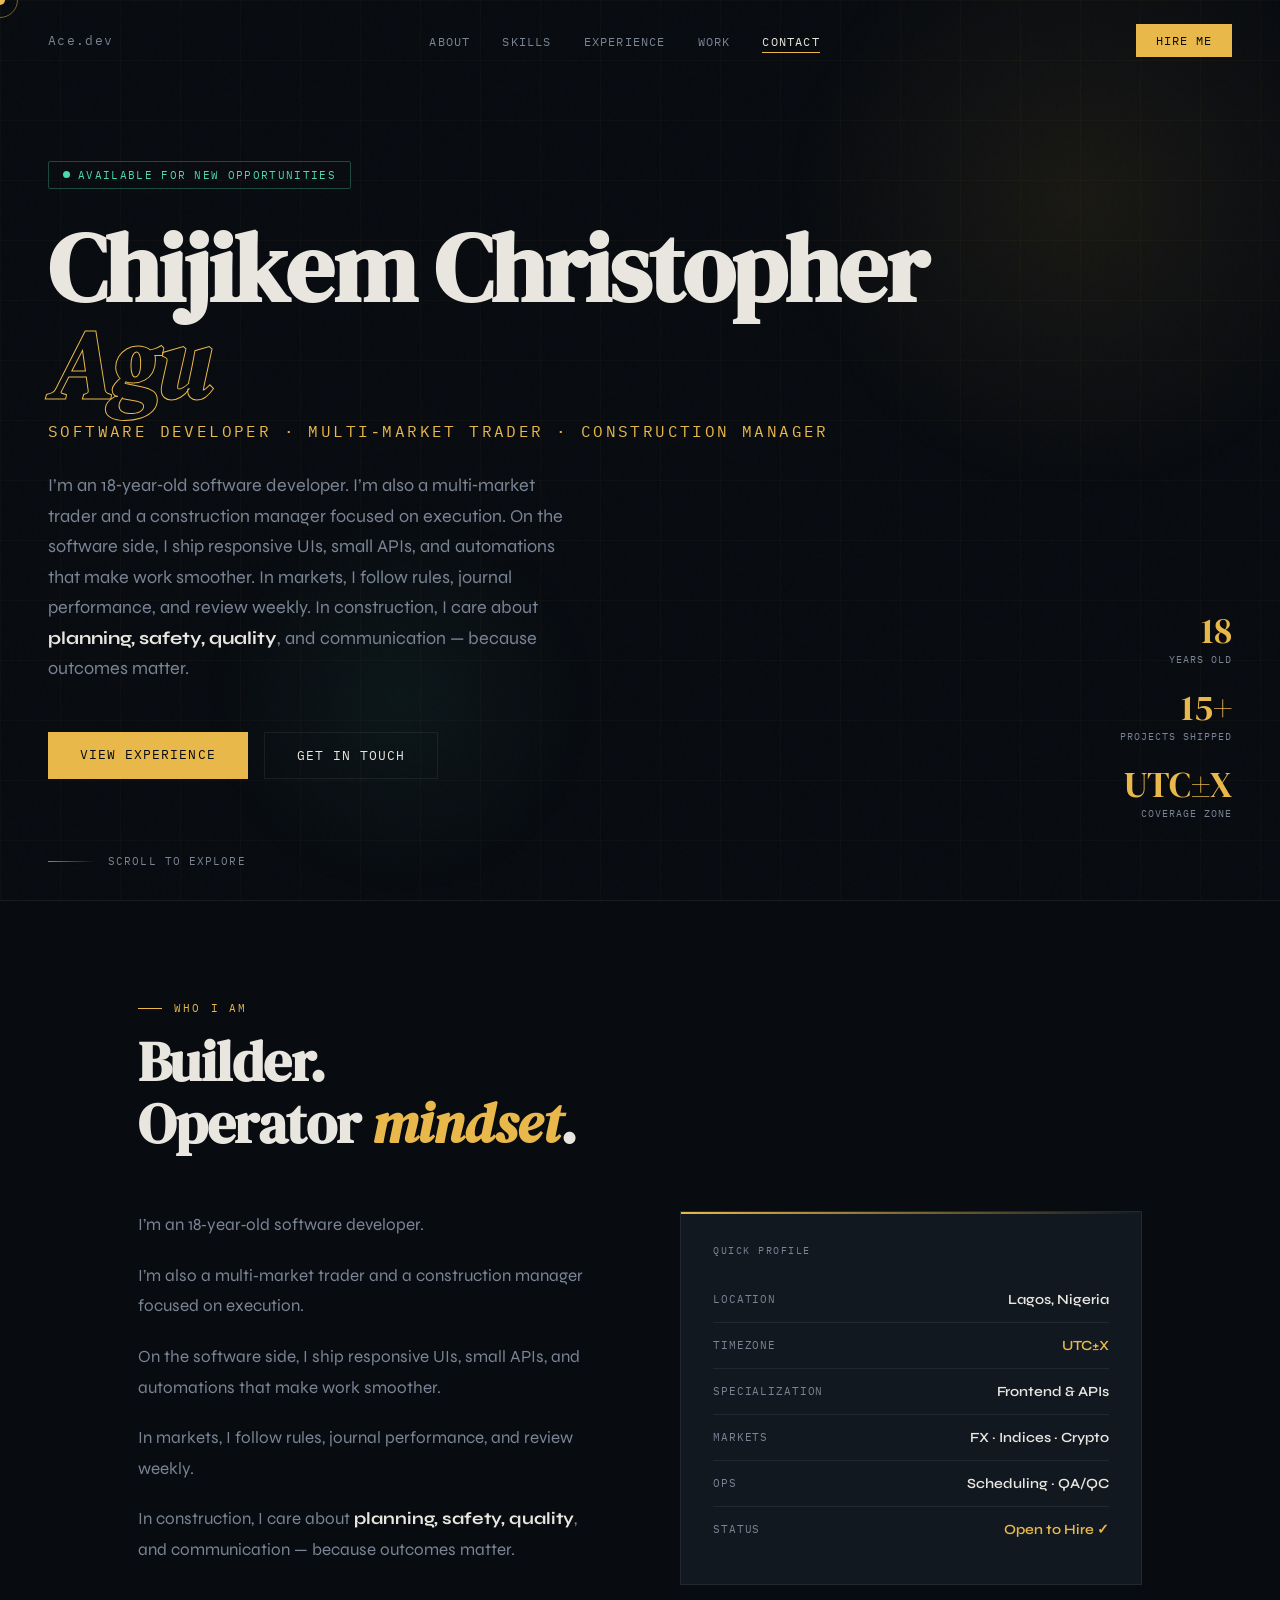
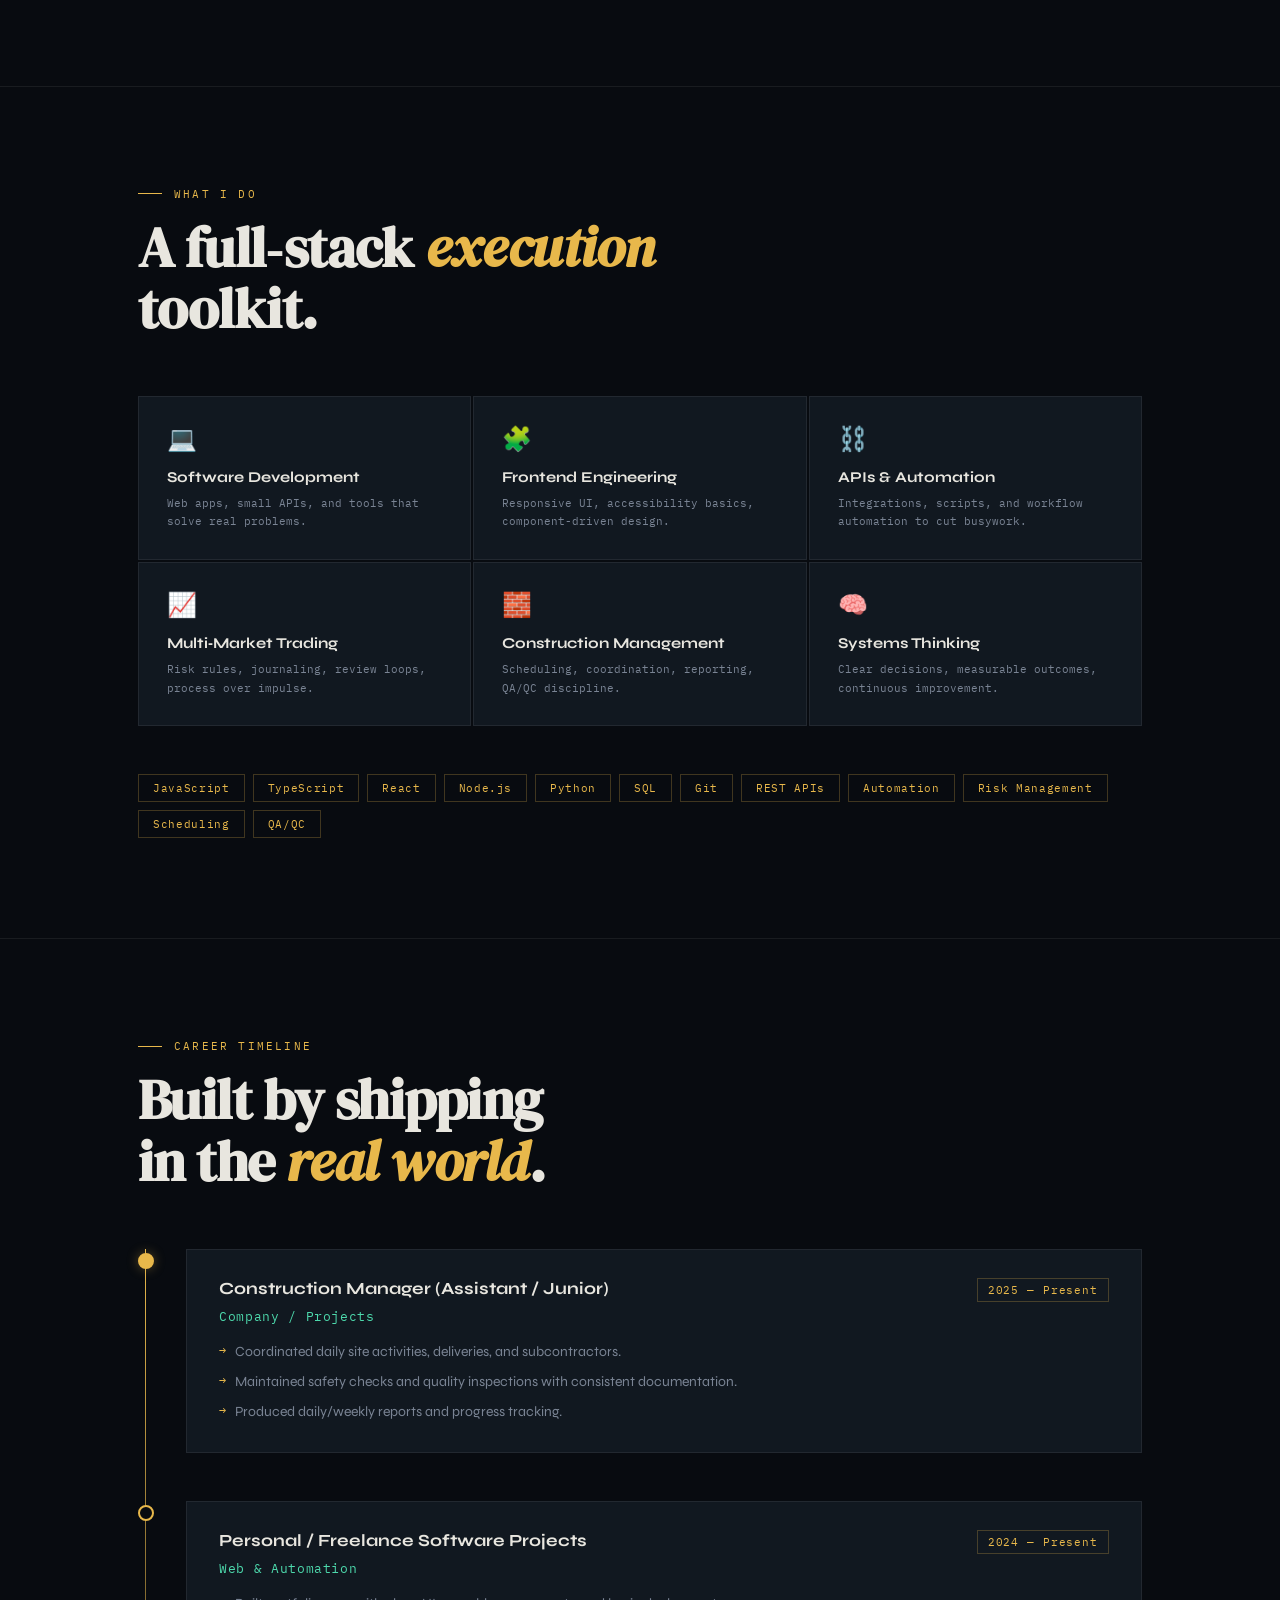
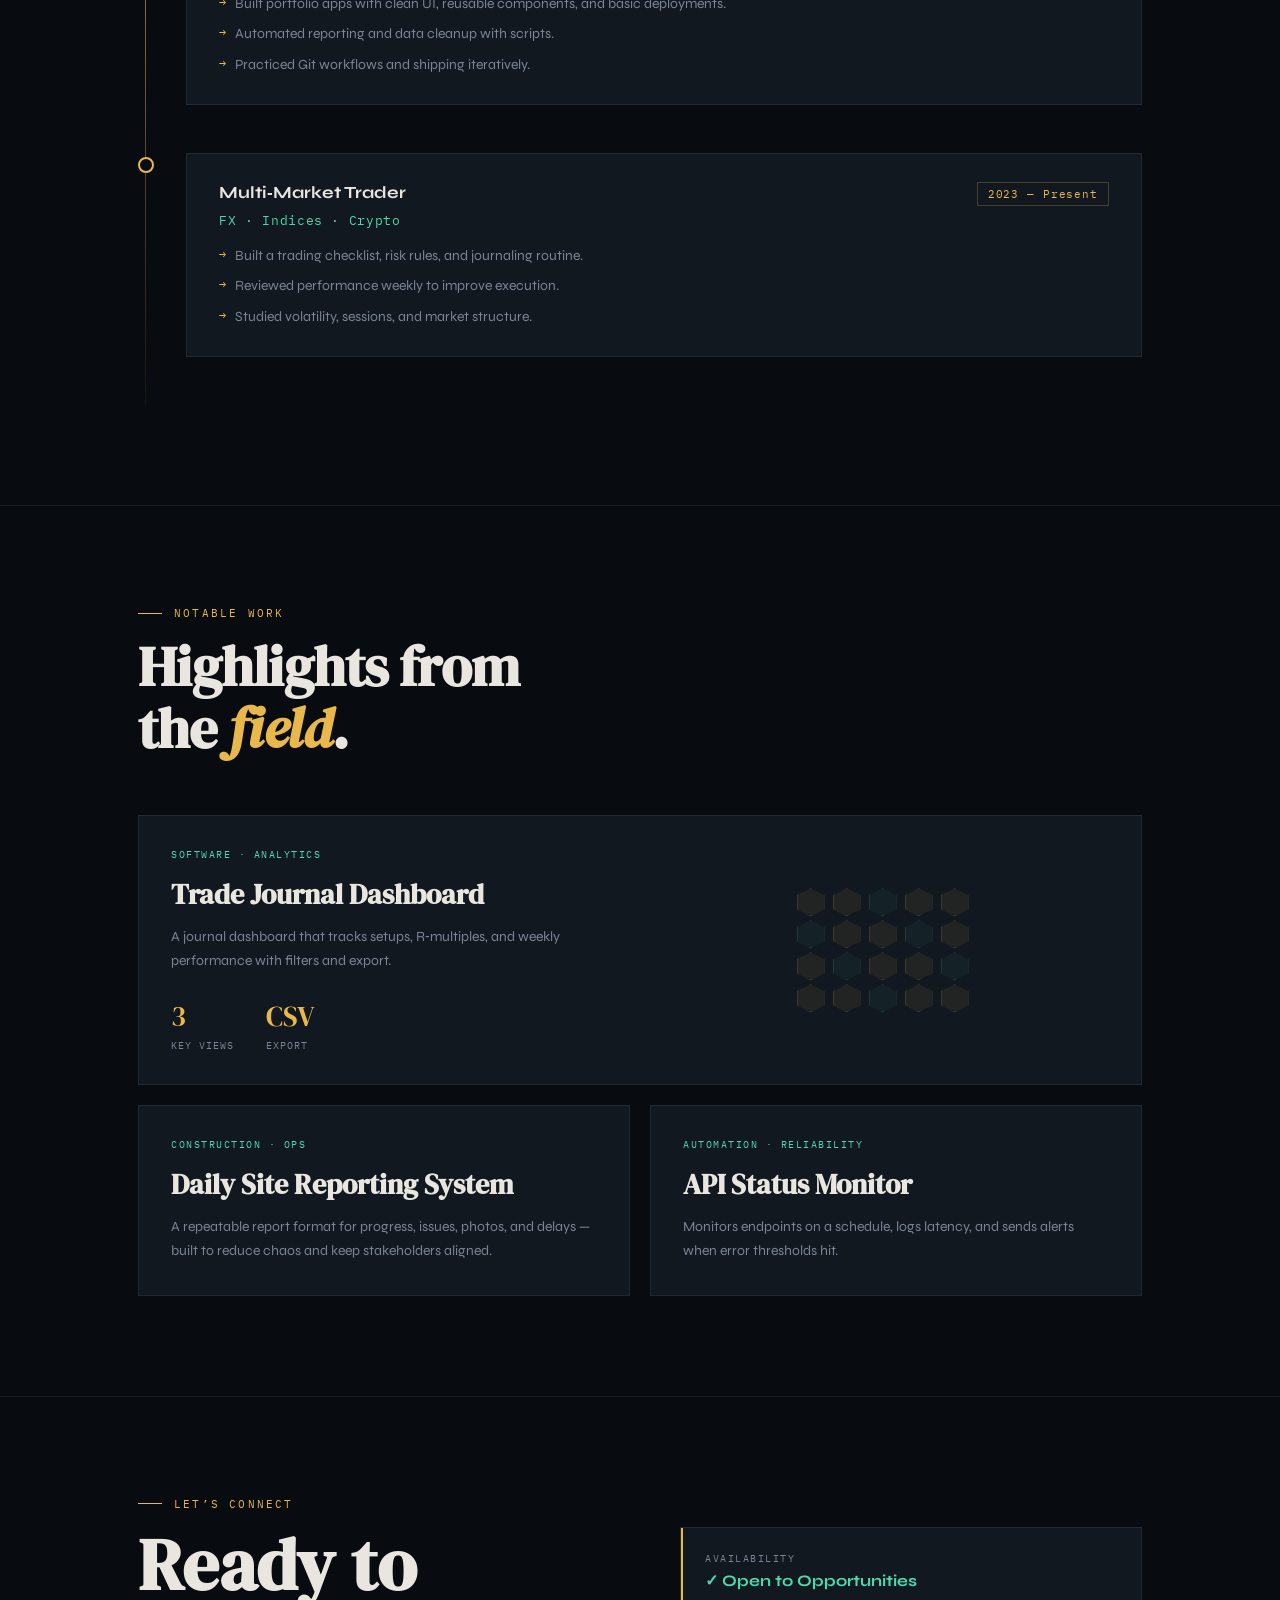
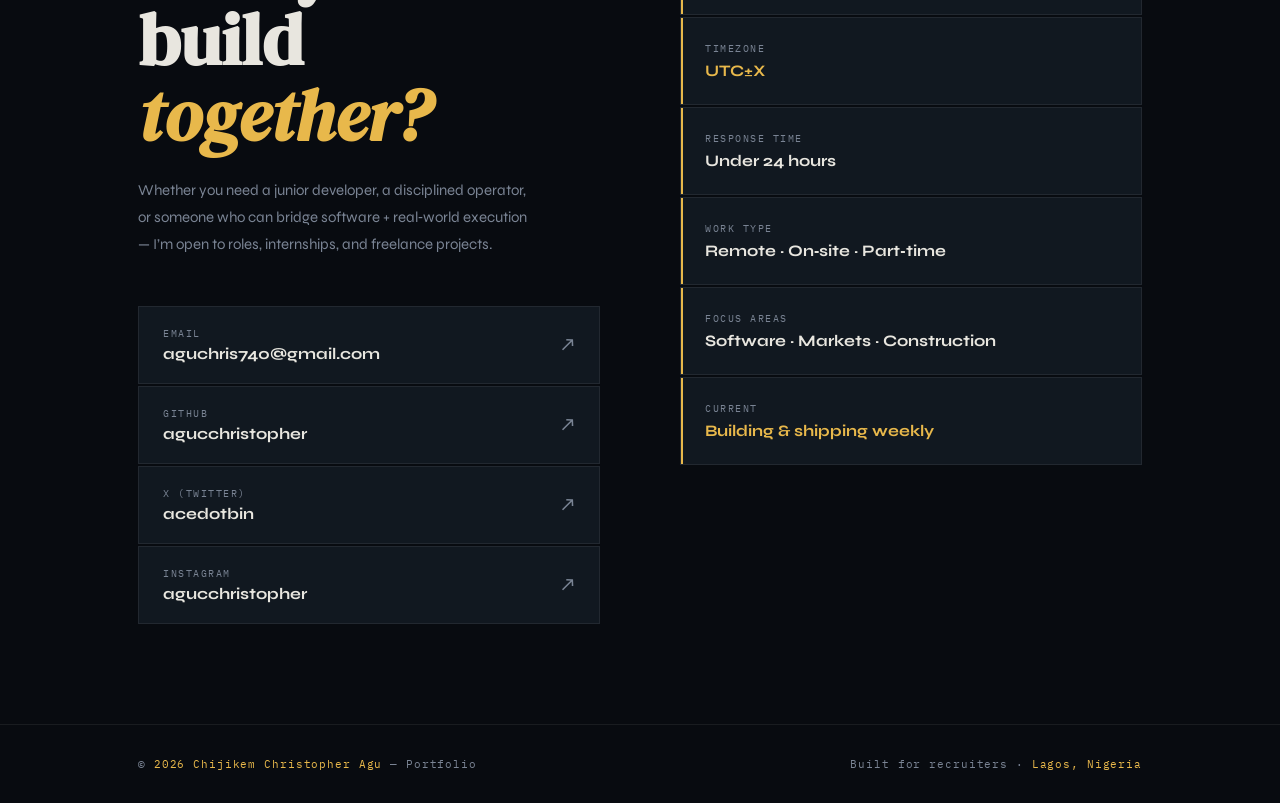
==== commit 75461499: "feat: update personal profile data and implement dynamic social link rendering" ====
--- a/index.html
+++ b/index.html
@@ -167,28 +167,8 @@
           <h2 class="contact-heading">Ready to<br />build <em>together?</em></h2>
           <p class="contact-subtext">Whether you need a junior developer, a disciplined operator, or someone who can bridge software + real‑world execution — I’m open to roles, internships, and freelance projects.</p>
 
-          <div class="contact-links">
-            <a href="mailto:you@email.com" class="contact-link info-email">
-              <div class="contact-link-info">
-                <div class="contact-link-platform">Email</div>
-                <div id="contact-email" class="contact-link-handle">you@email.com</div>
-              </div>
-              <span class="contact-link-arrow" aria-hidden="true">↗</span>
-            </a>
-            <a id="contact-github-link" href="#" target="_blank" rel="noreferrer" class="contact-link">
-              <div class="contact-link-info">
-                <div class="contact-link-platform">GitHub</div>
-                <div id="contact-github" class="contact-link-handle">your-username</div>
-              </div>
-              <span class="contact-link-arrow" aria-hidden="true">↗</span>
-            </a>
-            <a id="contact-linkedin-link" href="#" target="_blank" rel="noreferrer" class="contact-link">
-              <div class="contact-link-info">
-                <div class="contact-link-platform">LinkedIn</div>
-                <div id="contact-linkedin" class="contact-link-handle">your-handle</div>
-              </div>
-              <span class="contact-link-arrow" aria-hidden="true">↗</span>
-            </a>
+          <div id="contact-links" class="contact-links">
+            <!-- Dynamic Socials -->
           </div>
         </div>
 
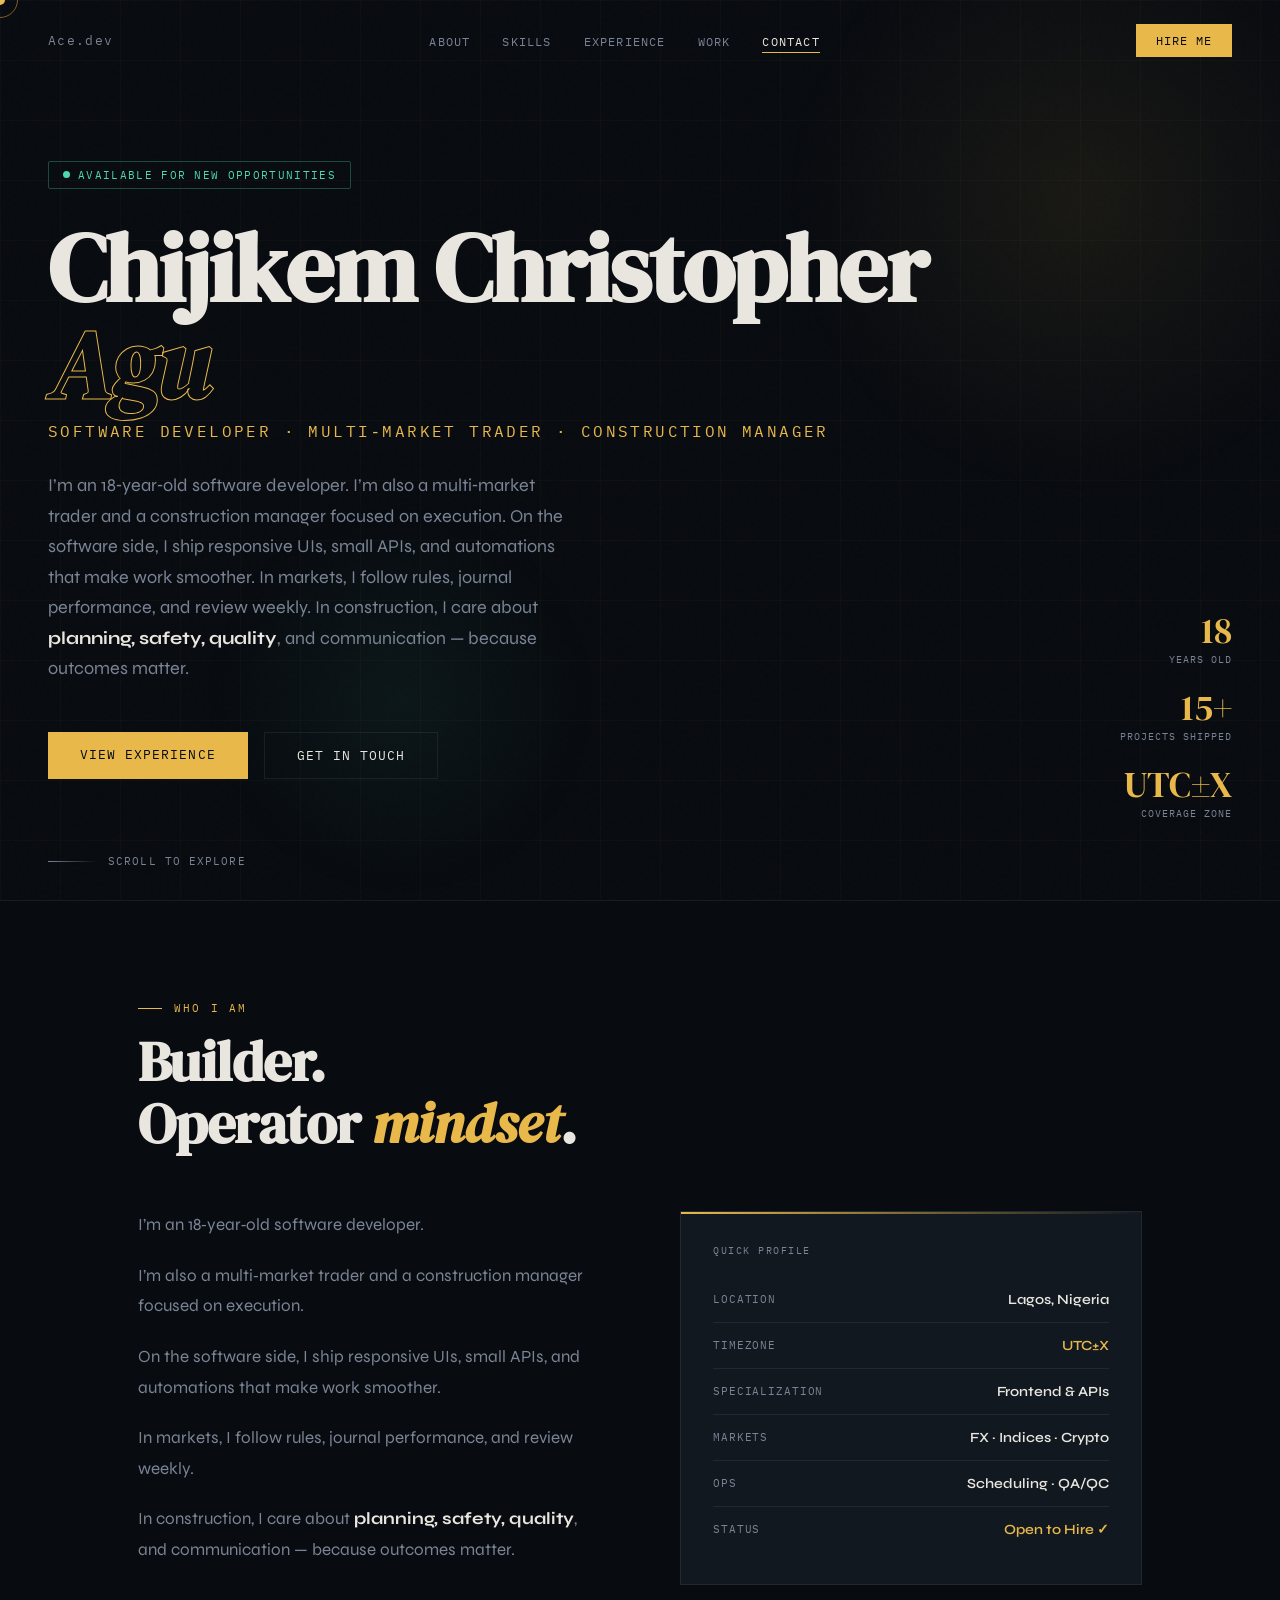
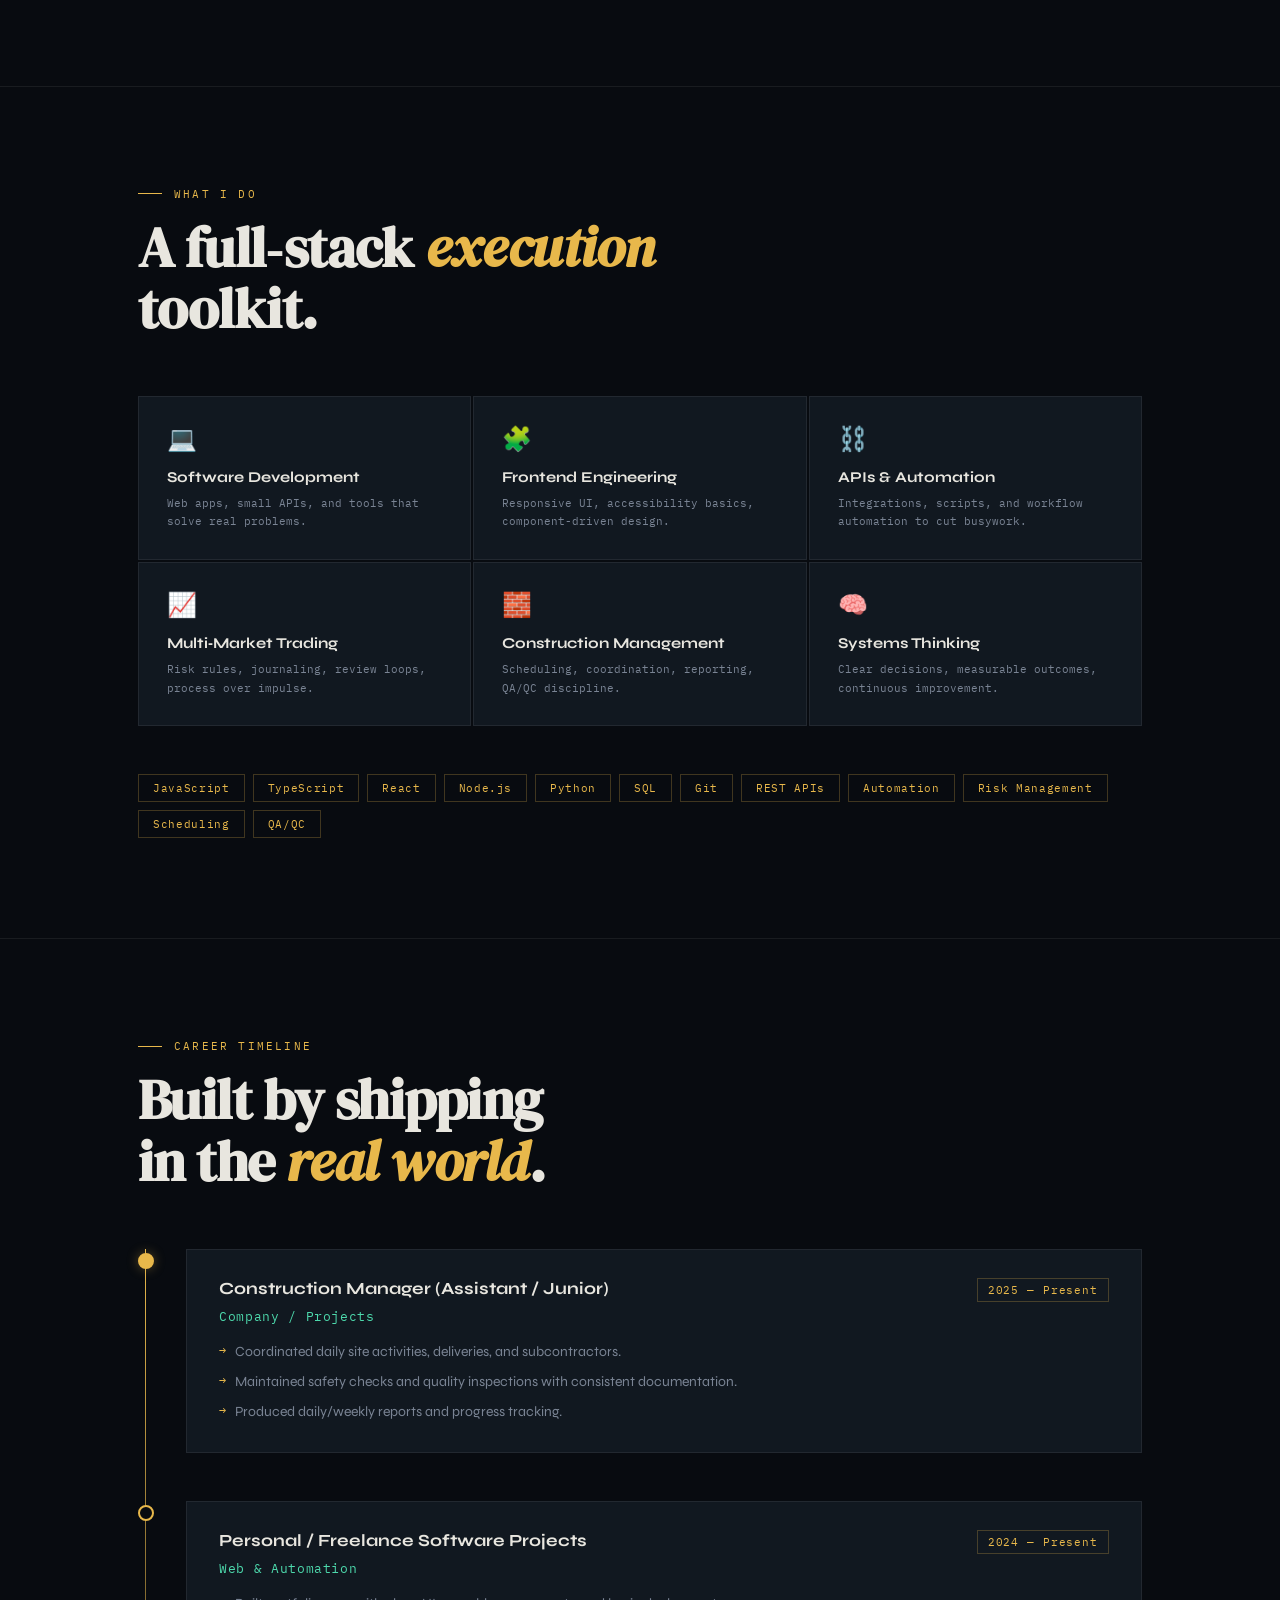
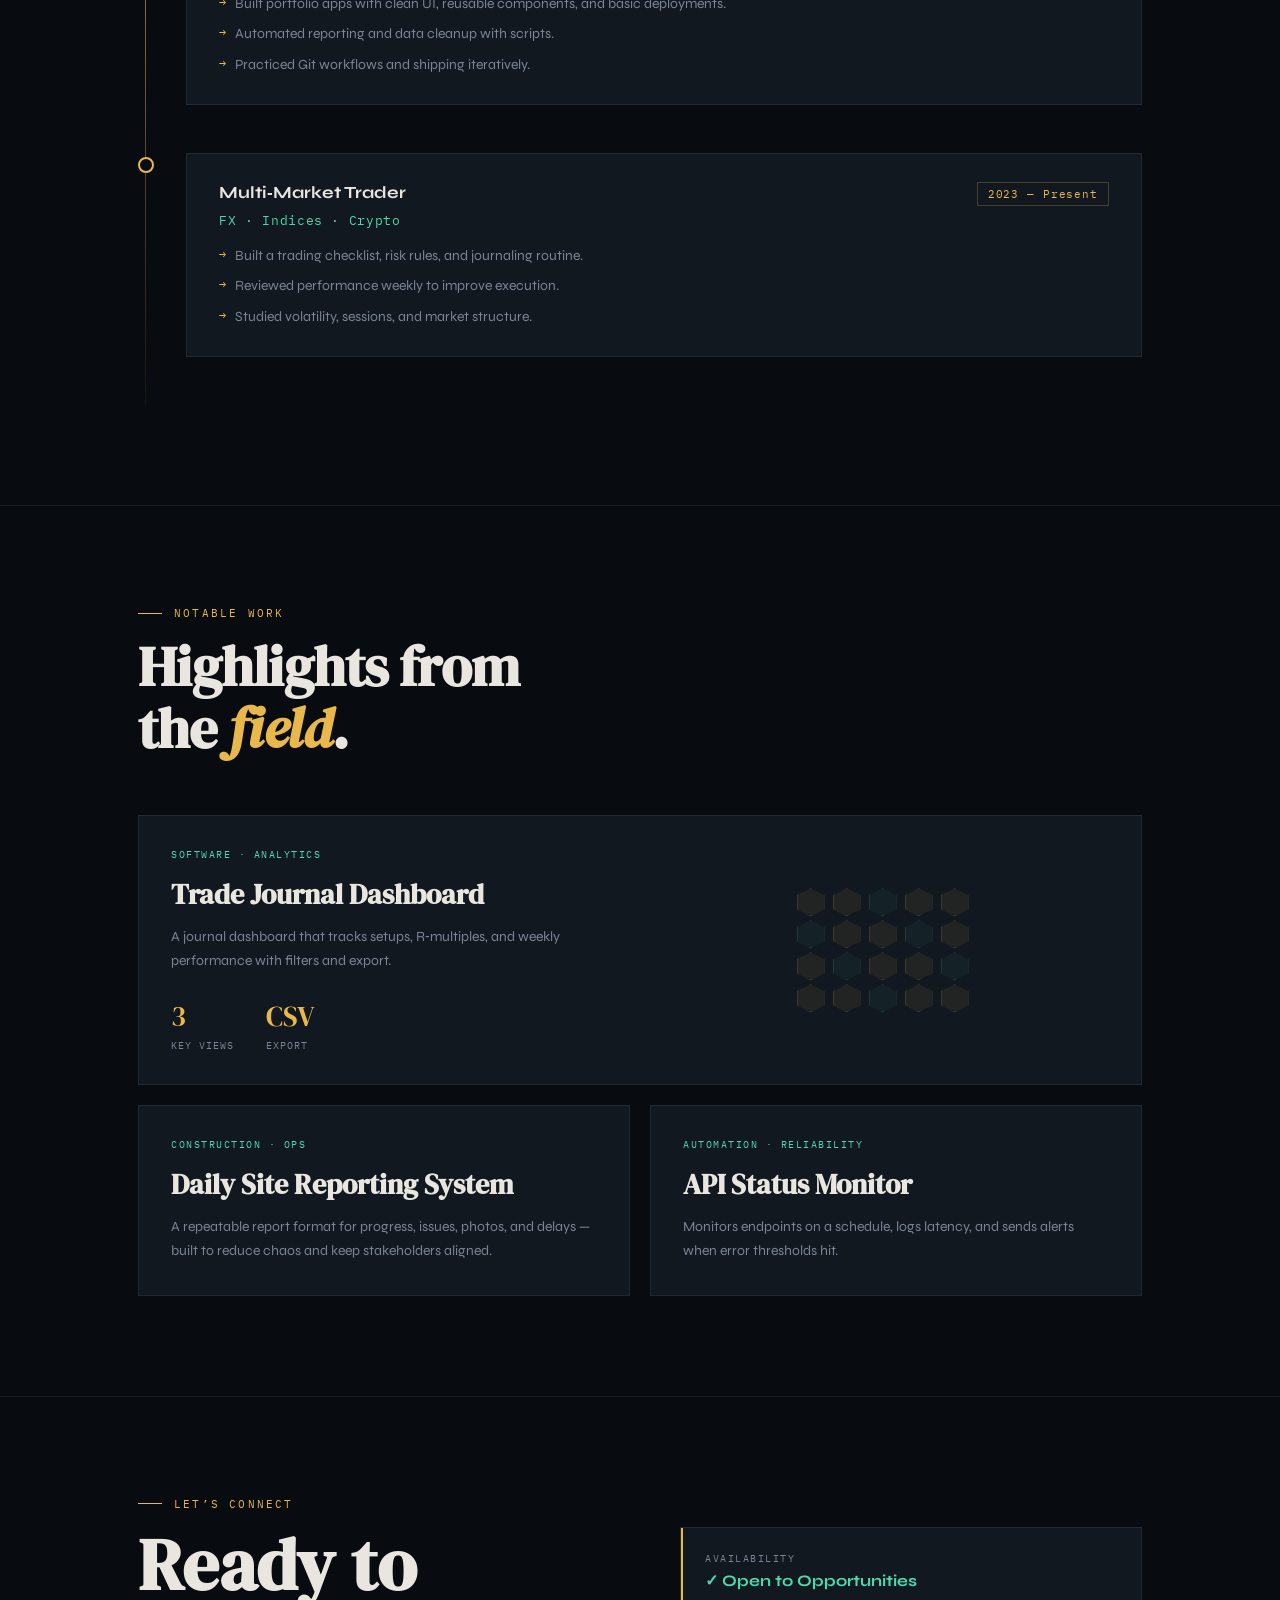
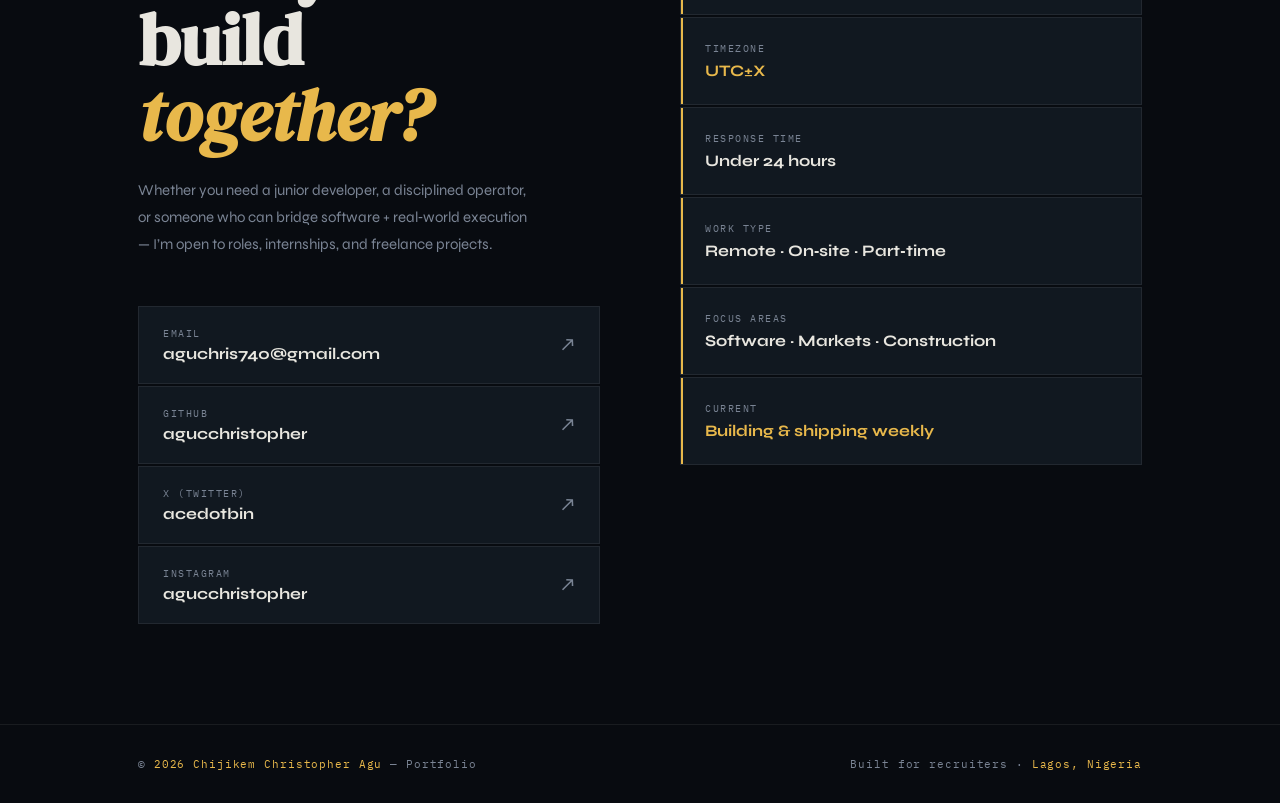
==== commit 0e2c73bd: "feat: update portfolio title to Chijikem Christopher Agu and reformat HTML for improved readability" ====
--- a/index.html
+++ b/index.html
@@ -5,7 +5,7 @@
   <meta charset="UTF-8" />
   <meta name="viewport" content="width=device-width, initial-scale=1.0" />
   <meta name="theme-color" content="#080b10" />
-  <title>Your Name — Software • Trading • Construction</title>
+  <title>Chijikem Christopher Agu — Software • Trading • Construction</title>
   <link rel="preconnect" href="https://fonts.googleapis.com" />
   <link rel="preconnect" href="https://fonts.gstatic.com" crossorigin />
   <link
@@ -52,7 +52,8 @@
 
     <div class="hero-inner">
       <div id="hero-badge" class="hero-badge">Available for New Opportunities</div>
-      <h1 class="hero-name"><span id="hero-firstname">Your</span><br /><span id="hero-surname" class="highlight">Name</span></h1>
+      <h1 class="hero-name"><span id="hero-firstname">Your</span><br /><span id="hero-surname"
+          class="highlight">Name</span></h1>
       <div id="hero-title" class="hero-title">Software Developer · Trader · Manager</div>
       <p id="hero-desc" class="hero-desc">Building systems and managing execution.</p>
       <div class="hero-actions">
@@ -165,7 +166,8 @@
       <div class="contact-grid">
         <div class="contact-left reveal">
           <h2 class="contact-heading">Ready to<br />build <em>together?</em></h2>
-          <p class="contact-subtext">Whether you need a junior developer, a disciplined operator, or someone who can bridge software + real‑world execution — I’m open to roles, internships, and freelance projects.</p>
+          <p class="contact-subtext">Whether you need a junior developer, a disciplined operator, or someone who can
+            bridge software + real‑world execution — I’m open to roles, internships, and freelance projects.</p>
 
           <div id="contact-links" class="contact-links">
             <!-- Dynamic Socials -->
@@ -204,7 +206,8 @@
 
   <footer>
     <div class="footer-inner">
-      <span class="footer-text">© <span id="year"></span> <span class="info-name-footer">Your Name</span> — Portfolio</span>
+      <span class="footer-text">© <span id="year"></span> <span class="info-name-footer">Your Name</span> —
+        Portfolio</span>
       <span class="footer-text">Built for recruiters · <span class="info-location-footer">Your City</span></span>
     </div>
   </footer>
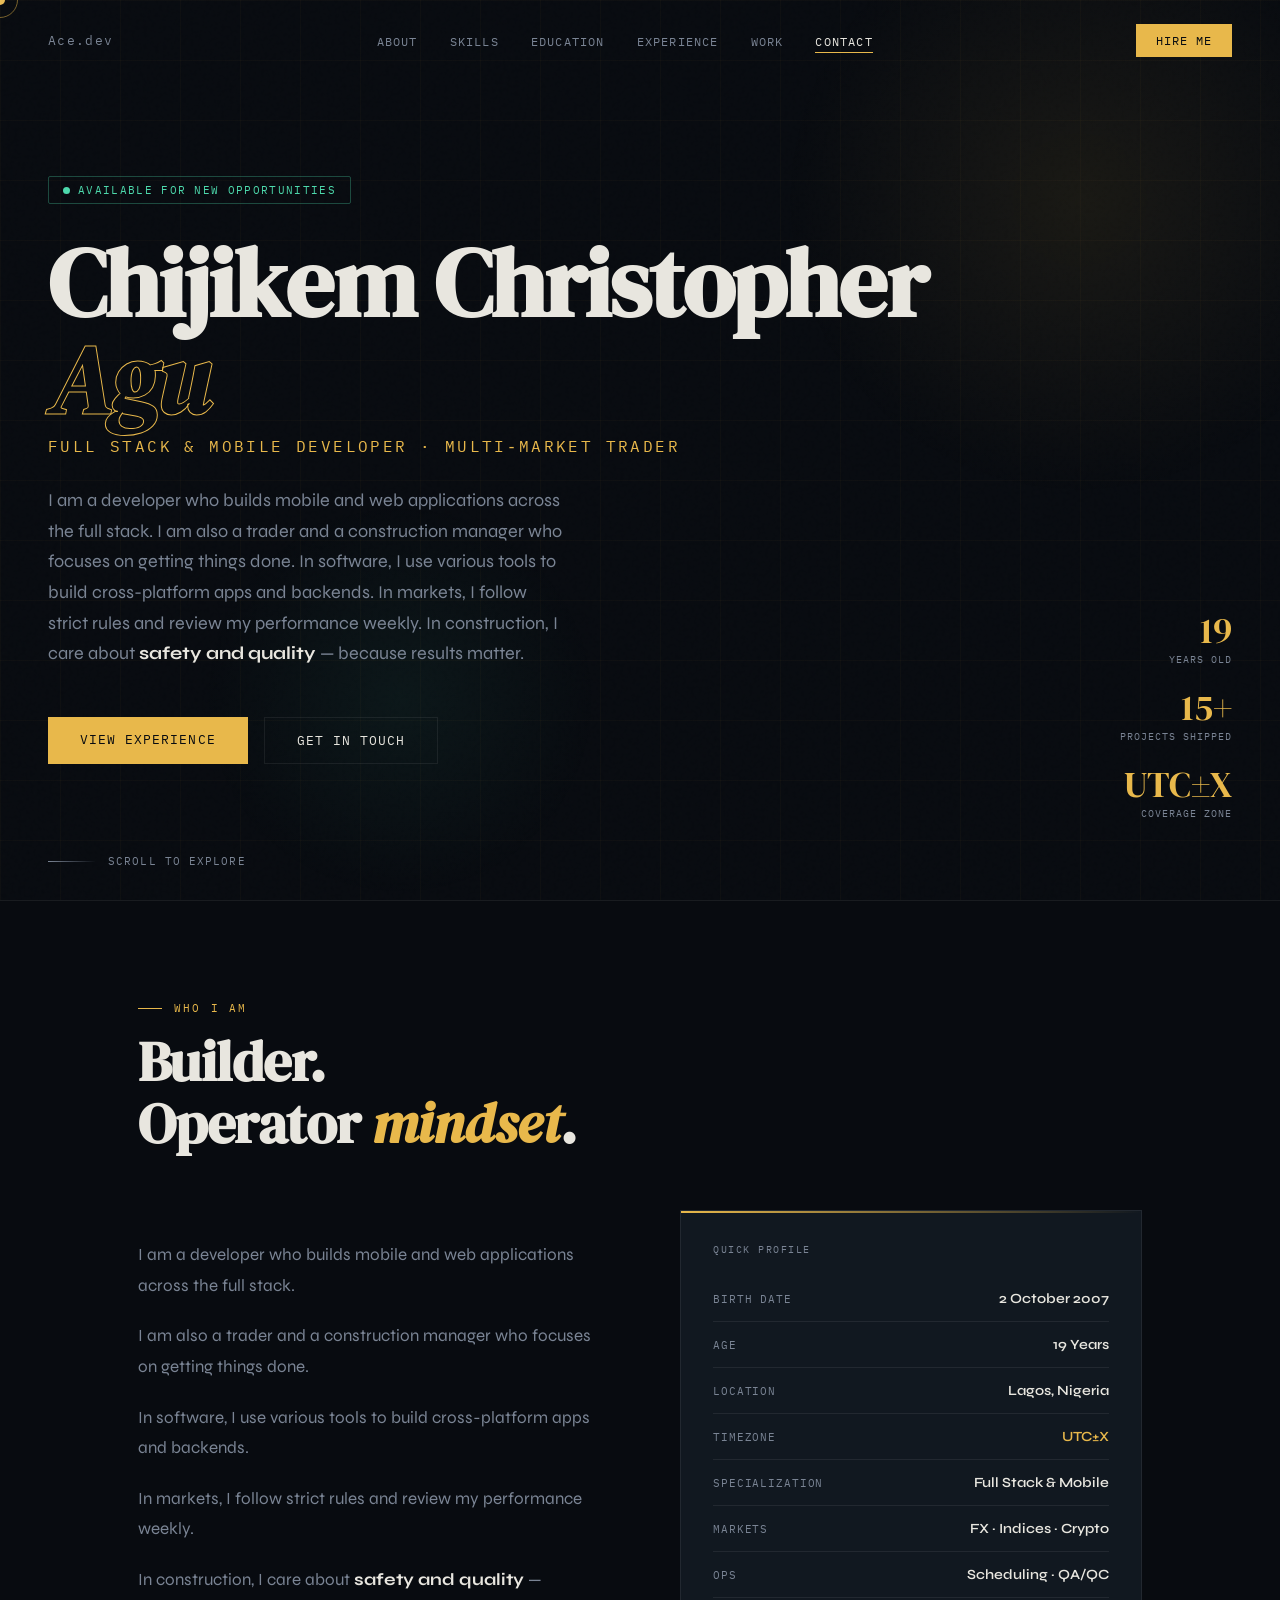
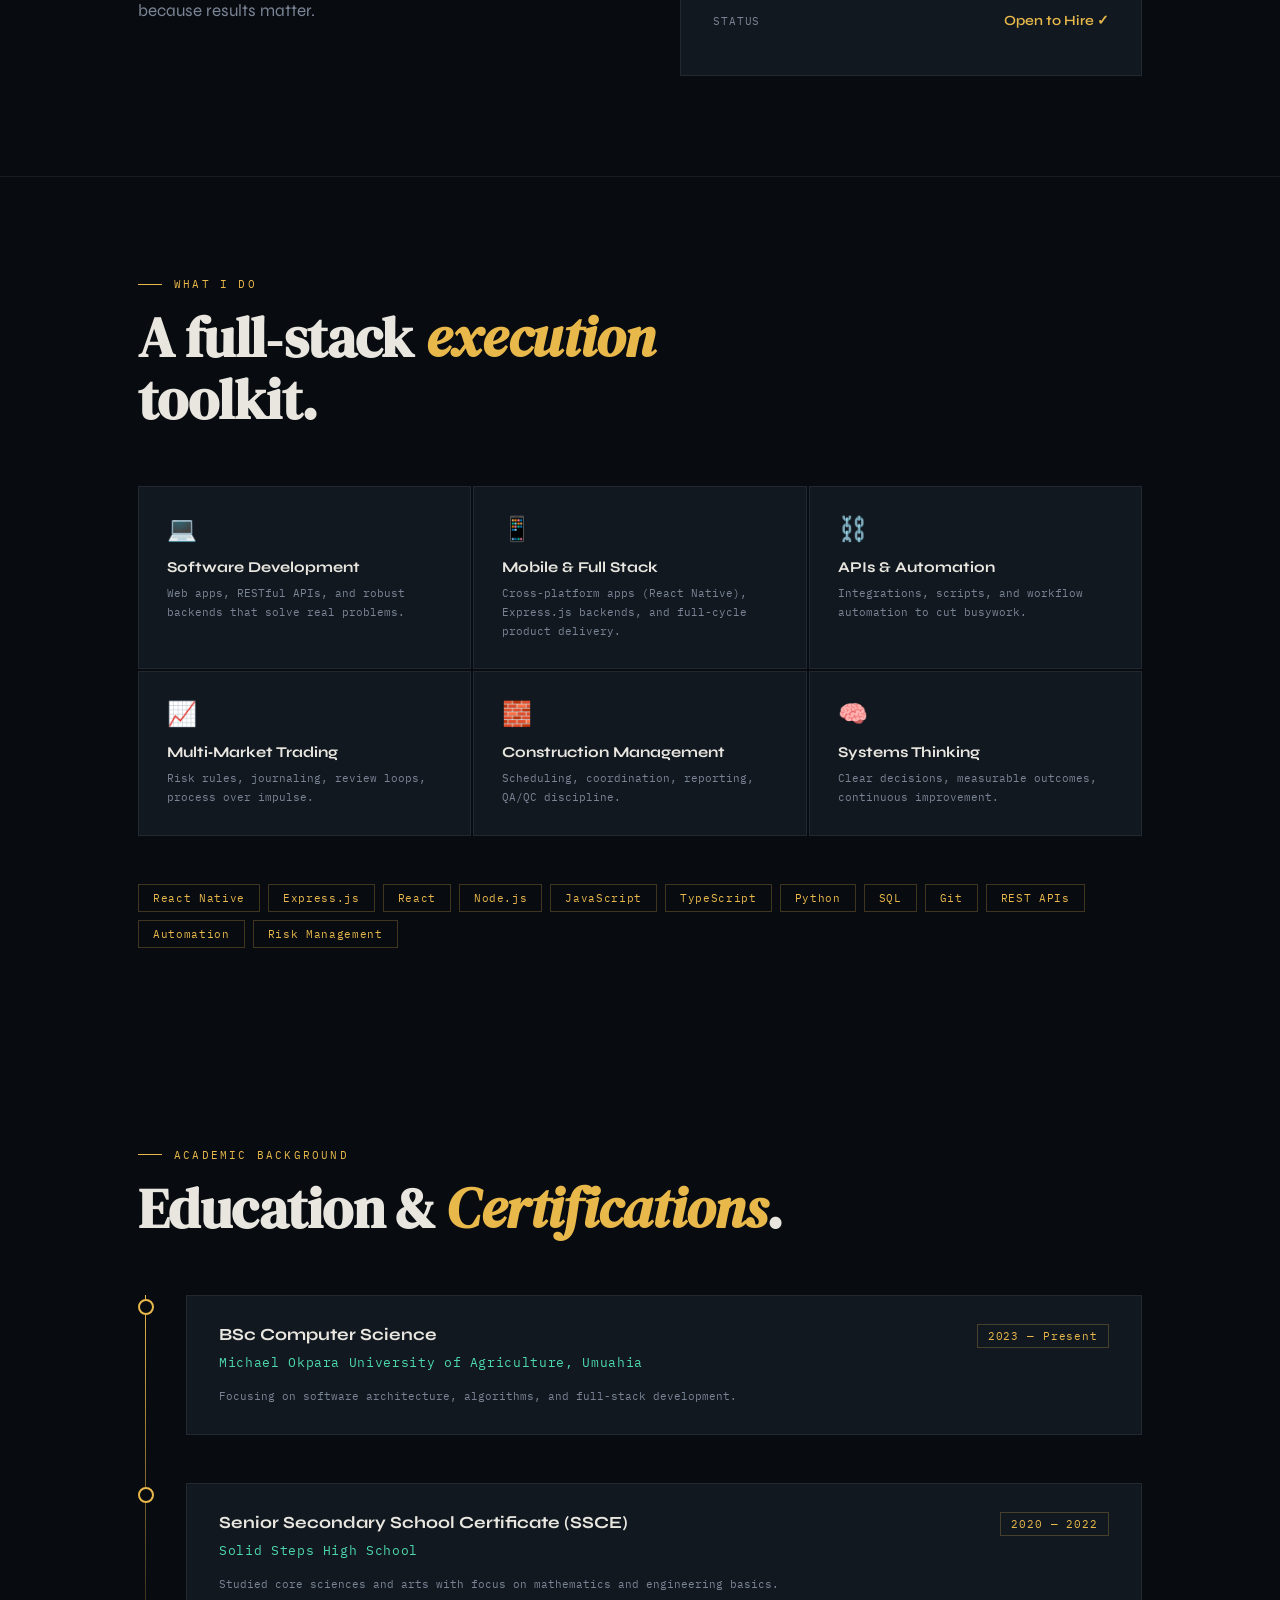
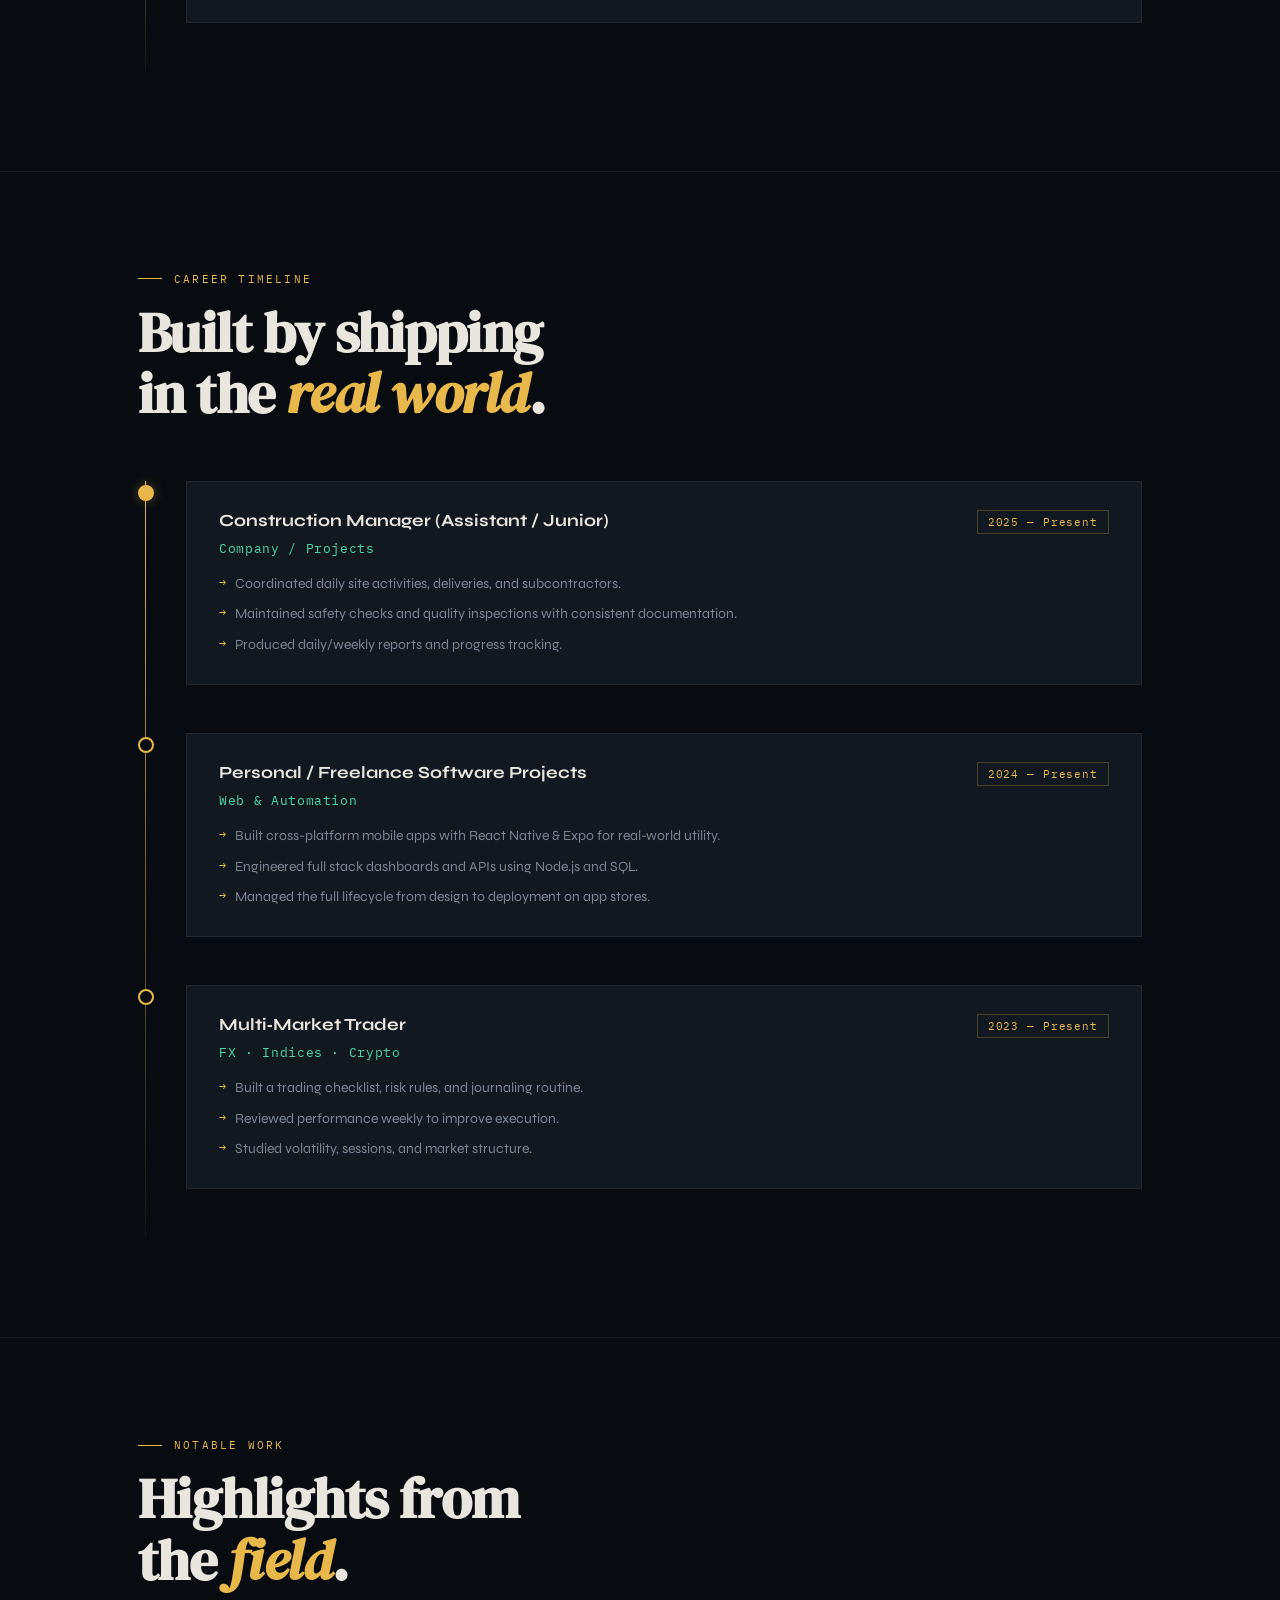
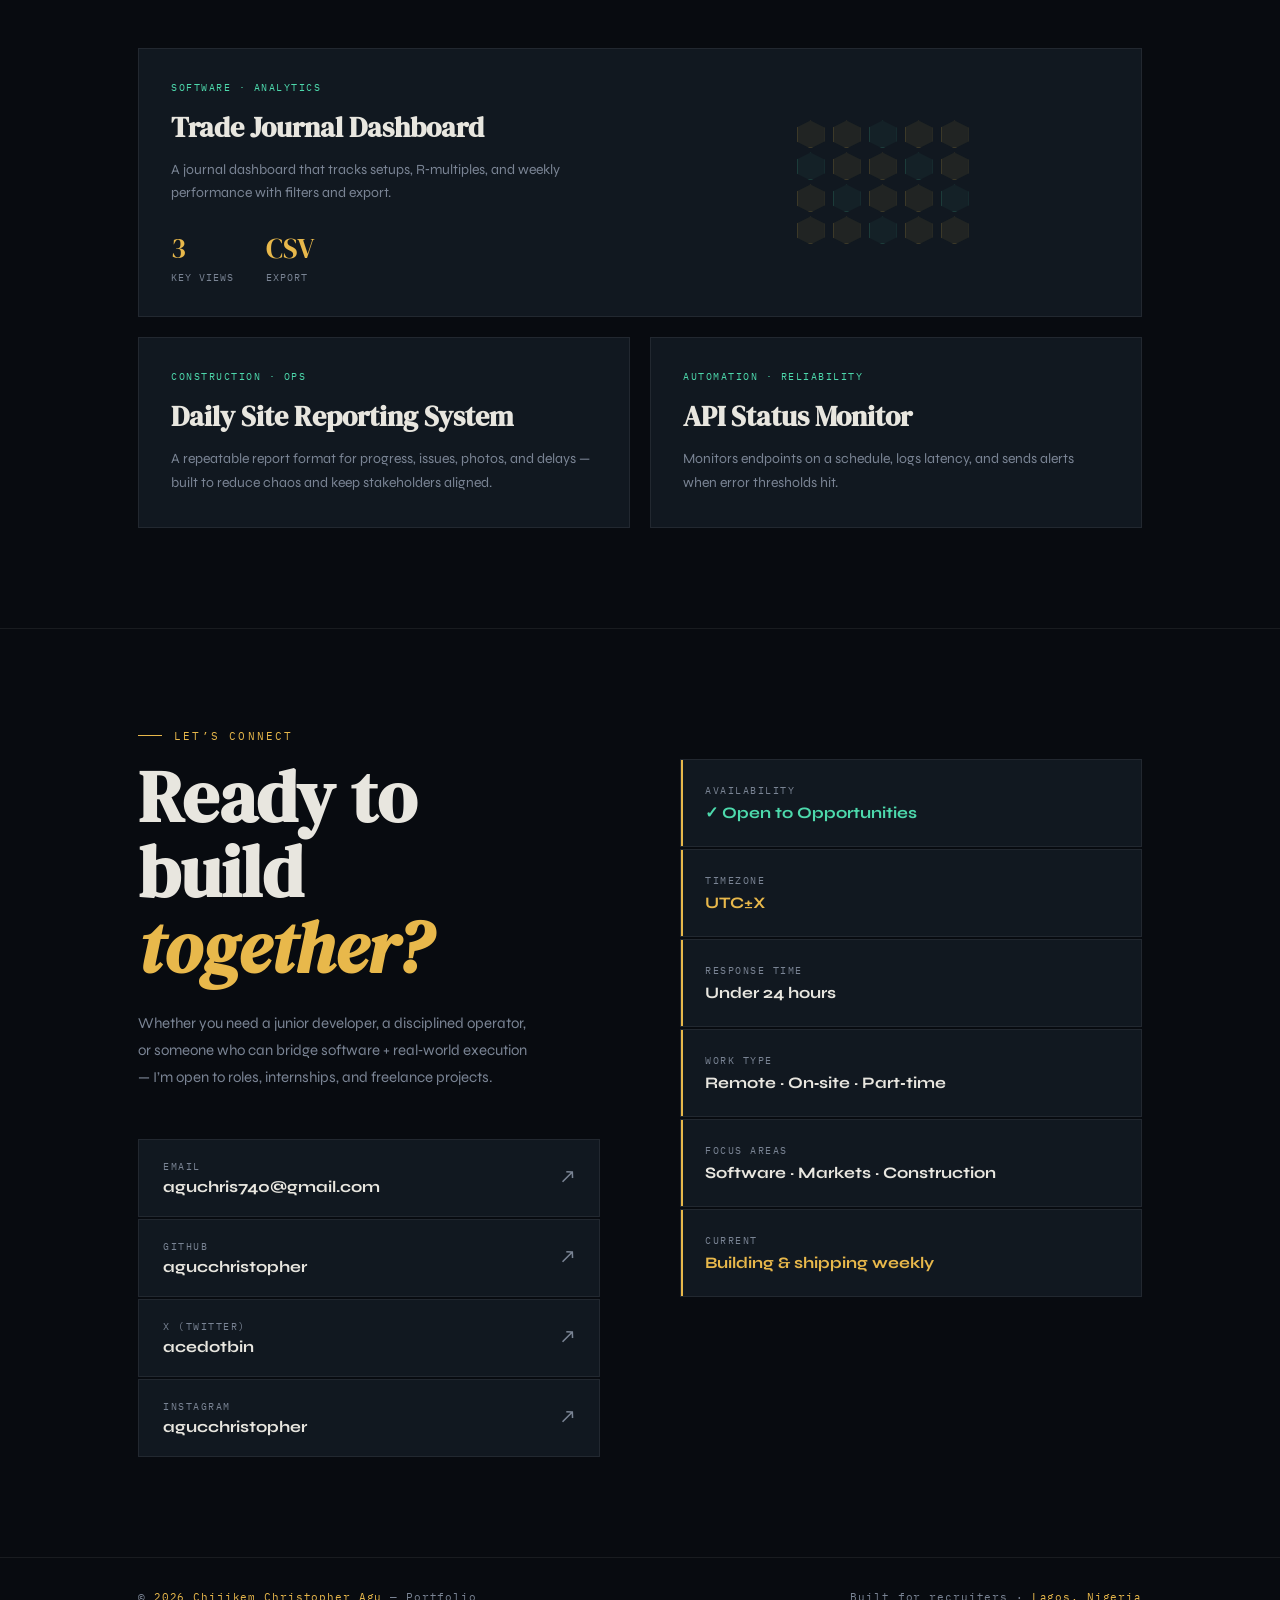
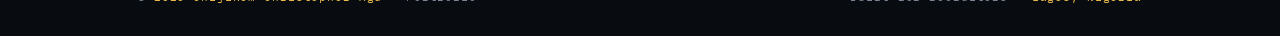
==== commit 3c178190: "feat: add education section and dynamic age calculation based on birth date" ====
--- a/index.html
+++ b/index.html
@@ -24,6 +24,7 @@
     <ul class="nav-links">
       <li><a href="#about">About</a></li>
       <li><a href="#skills">Skills</a></li>
+      <li><a href="#education">Education</a></li>
       <li><a href="#experience">Experience</a></li>
       <li><a href="#work">Work</a></li>
       <li><a href="#contact">Contact</a></li>
@@ -40,6 +41,7 @@
   <div id="mobileNav" class="mobile-nav" hidden>
     <a href="#about" class="mobile-link">About</a>
     <a href="#skills" class="mobile-link">Skills</a>
+    <a href="#education" class="mobile-link">Education</a>
     <a href="#experience" class="mobile-link">Experience</a>
     <a href="#work" class="mobile-link">Work</a>
     <a href="#contact" class="mobile-link">Contact</a>
@@ -95,6 +97,14 @@
         <div class="about-card reveal">
           <div class="about-card-label">Quick Profile</div>
           <div class="info-row">
+            <span class="info-key">Birth Date</span>
+            <span class="info-val" id="info-birthdate">--</span>
+          </div>
+          <div class="info-row">
+            <span class="info-key">Age</span>
+            <span class="info-val" id="info-age">--</span>
+          </div>
+          <div class="info-row">
             <span class="info-key">Location</span>
             <span class="info-val info-location">--</span>
           </div>
@@ -134,6 +144,17 @@
 
       <div id="tags-row" class="tags-row reveal" aria-label="Keywords">
         <!-- Dynamic Tags -->
+      </div>
+    </div>
+  </section>
+
+  <section id="education">
+    <div class="section-inner">
+      <div class="section-label">Academic Background</div>
+      <h2 class="section-title">Education & <em>Certifications</em>.</h2>
+
+      <div id="edu-timeline" class="timeline">
+        <!-- Dynamic Education -->
       </div>
     </div>
   </section>
